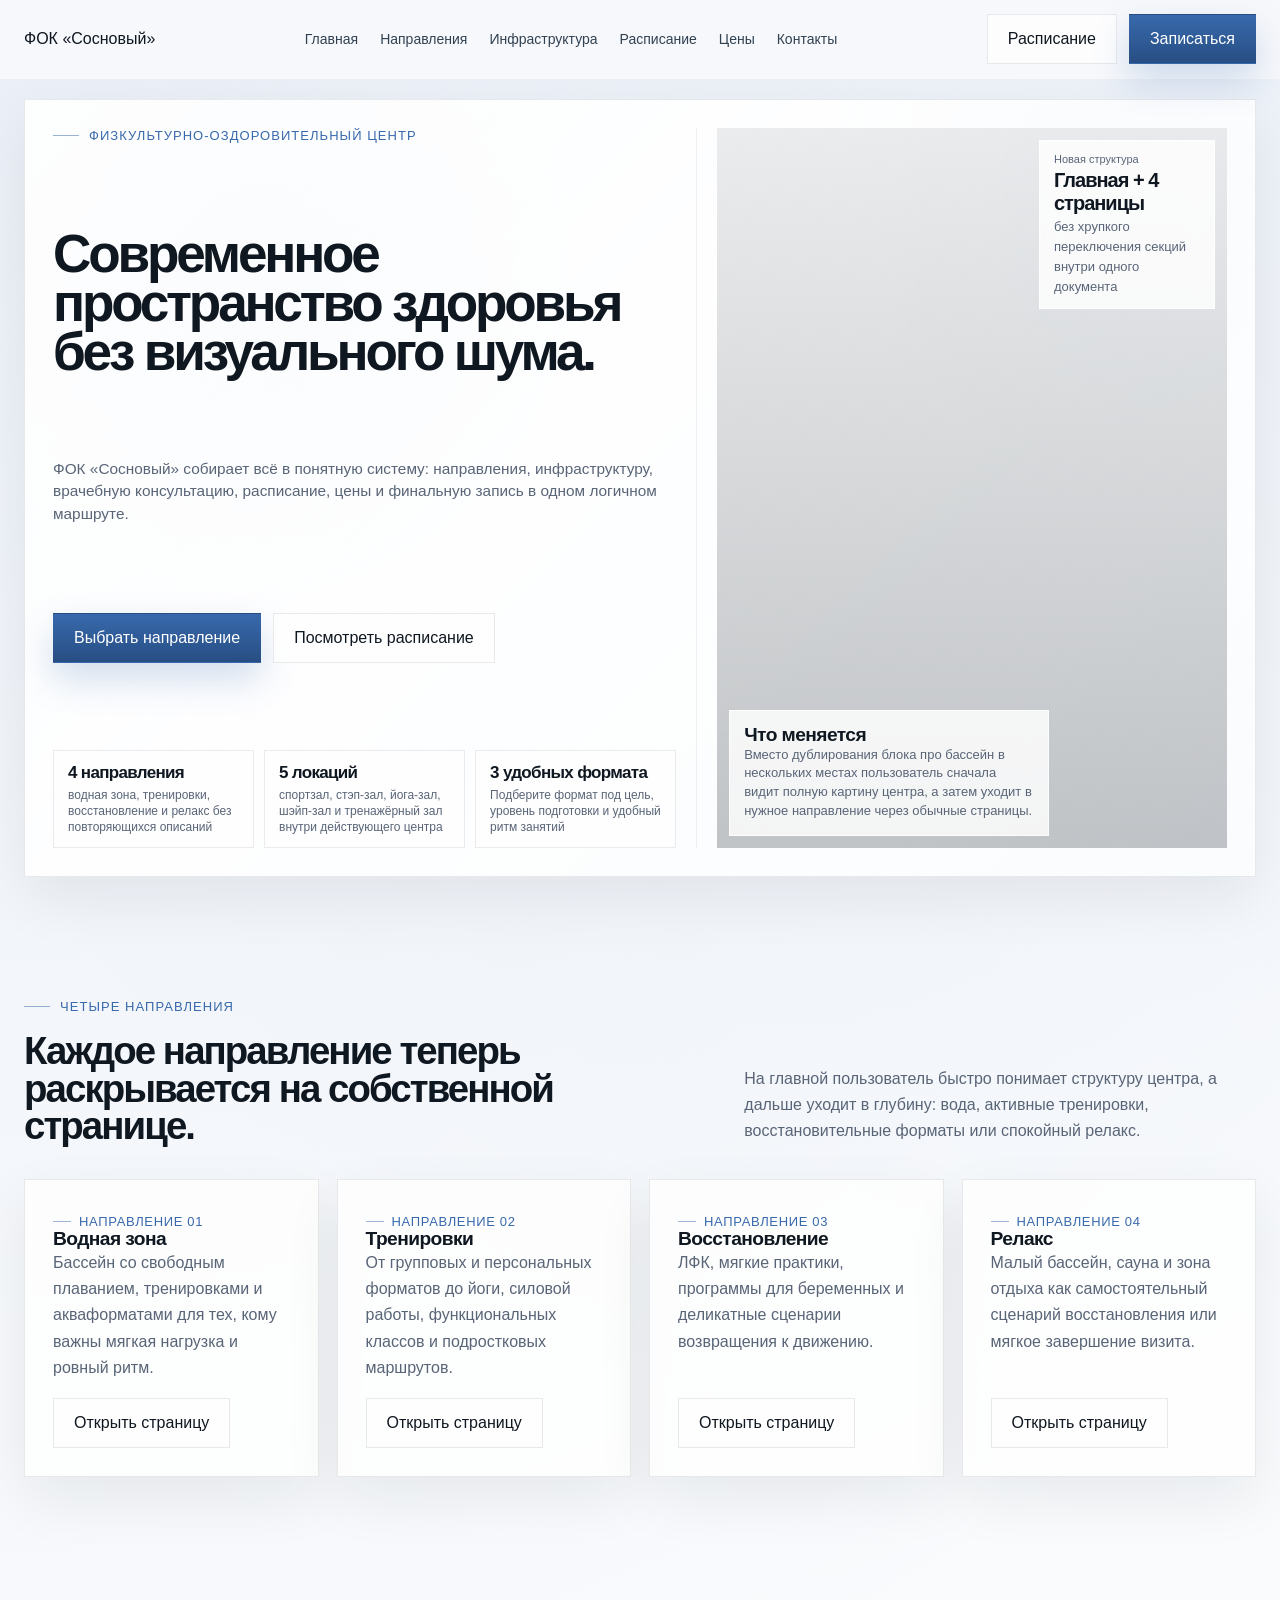
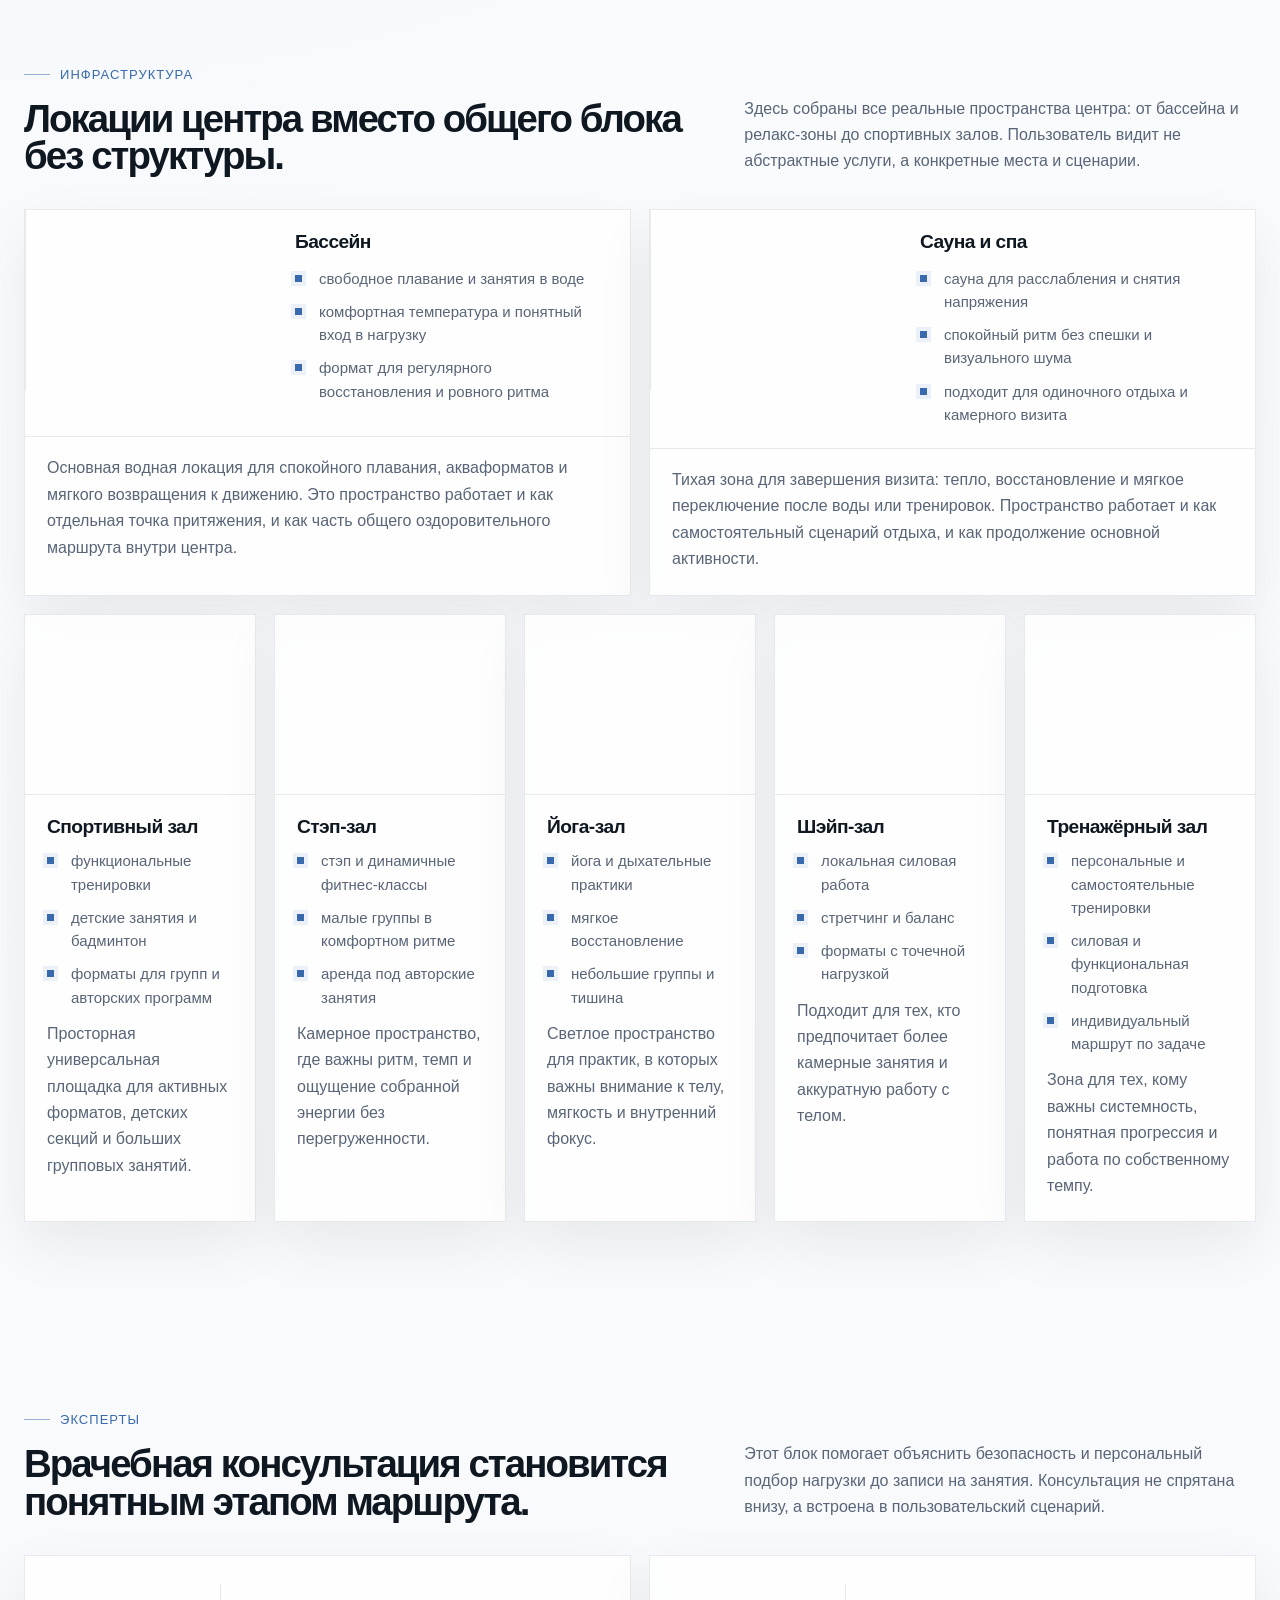
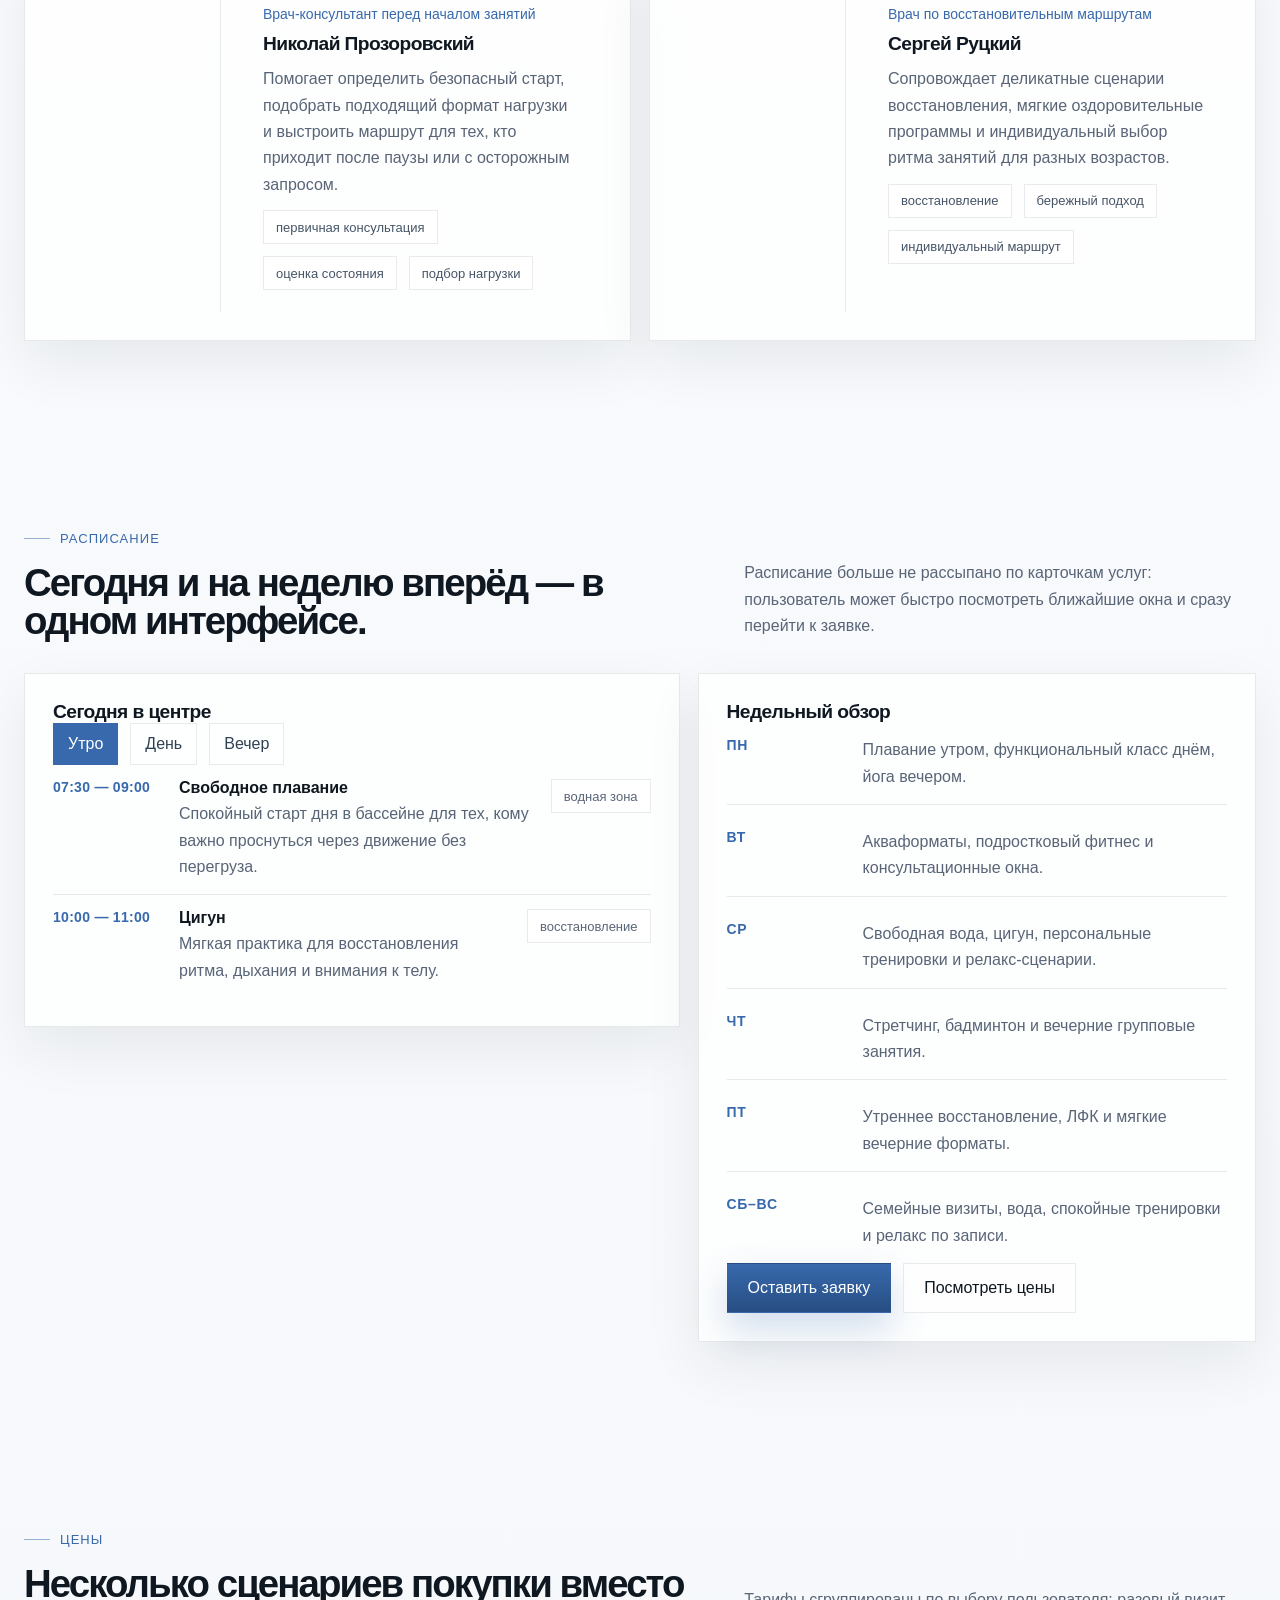
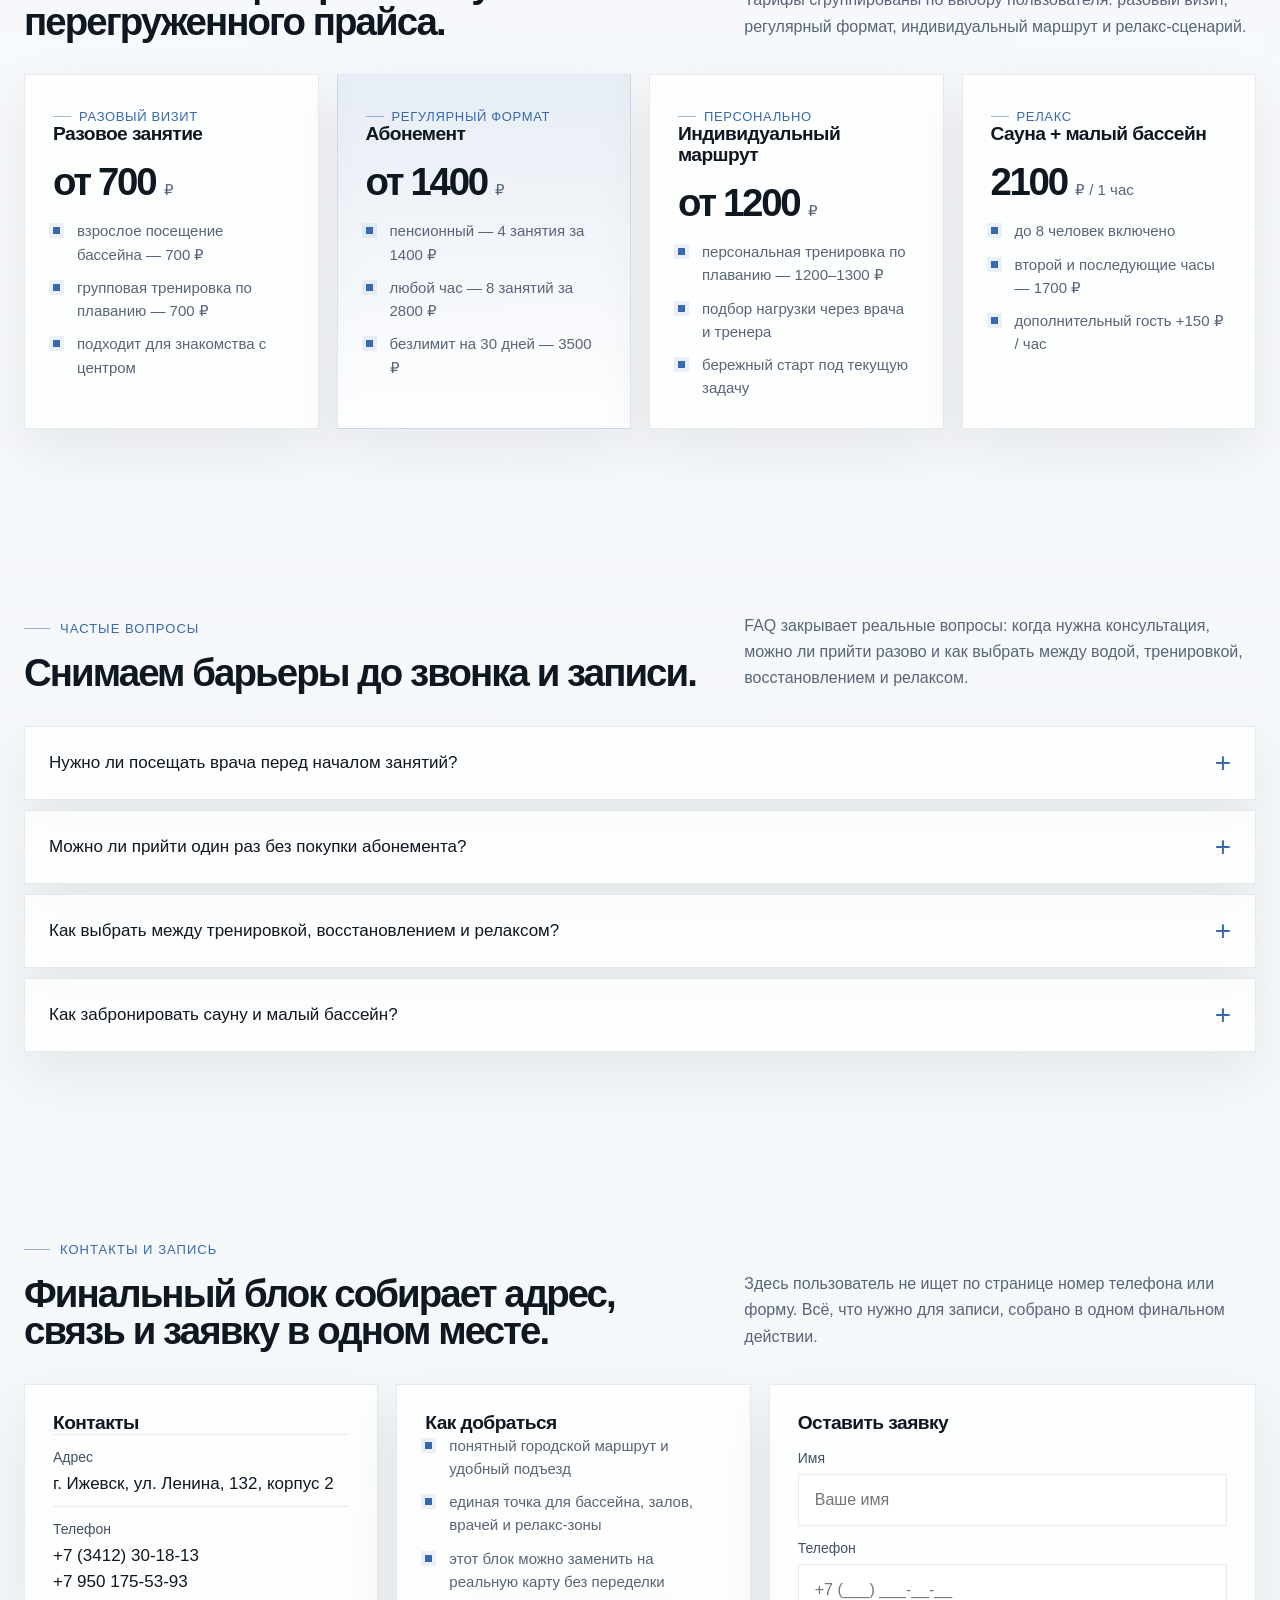
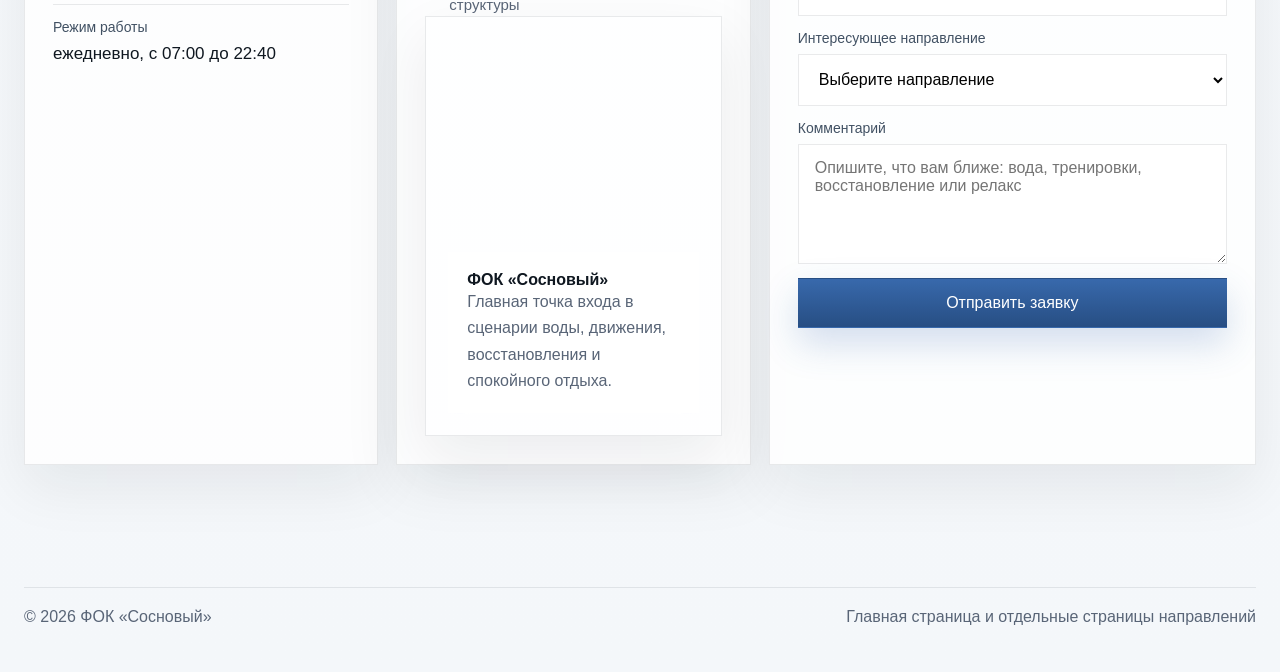
==== index.html @ 4aa19828 "initial with additional pages" ====
﻿<!DOCTYPE html>
<html lang="ru">
<head>
  <meta charset="UTF-8">
  <meta name="viewport" content="width=device-width, initial-scale=1.0">
  <title>ФОК «Сосновый» — пространство движения, восстановления и отдыха</title>
  <meta name="description" content="Главная страница физкультурно-оздоровительного центра: направления, инфраструктура, врачи, расписание, цены и запись.">
  <link rel="stylesheet" href="assets/css/base.css">
  <link rel="stylesheet" href="assets/css/components.css">
  <link rel="stylesheet" href="assets/css/pages.css">
</head>
<body>
  <header class="site-header" id="siteHeader">
    <div class="container header-row">
      <a class="brand" href="#hero">ФОК «Сосновый»</a>
      <button class="menu-toggle" id="menuToggle" type="button" aria-expanded="false" aria-controls="siteNav">Меню</button>
      <nav class="site-nav" id="siteNav">
        <a href="#hero">Главная</a>
        <a href="#directions">Направления</a>
        <a href="#infrastructure">Инфраструктура</a>
        <a href="#schedule">Расписание</a>
        <a href="#pricing">Цены</a>
        <a href="#contacts">Контакты</a>
      </nav>
      <div class="header-actions">
        <a class="btn btn-secondary" href="#schedule">Расписание</a>
        <a class="btn btn-primary" href="#contacts">Записаться</a>
      </div>
    </div>
  </header>

  <main>
    <section class="section" id="hero">
      <div class="container">
        <div class="hero-shell" data-reveal>
          <div class="hero-grid">
            <div class="hero-copy">
              <span class="eyebrow">Физкультурно-оздоровительный центр</span>
              <h1>Современное пространство здоровья без визуального шума.</h1>
              <p class="lead">ФОК «Сосновый» собирает всё в понятную систему: направления, инфраструктуру, врачебную консультацию, расписание, цены и финальную запись в одном логичном маршруте.</p>
              <div class="hero-actions">
                <a class="btn btn-primary" href="#directions">Выбрать направление</a>
                <a class="btn btn-secondary" href="#schedule">Посмотреть расписание</a>
              </div>
              <div class="hero-list">
                <div class="hero-point">
                  <strong>4 направления</strong>
                  <span>водная зона, тренировки, восстановление и релакс без повторяющихся описаний</span>
                </div>
                <div class="hero-point">
                  <strong>5 локаций</strong>
                  <span>спортзал, стэп-зал, йога-зал, шэйп-зал и тренажёрный зал внутри действующего центра</span>
                </div>
                <div class="hero-point">
                  <strong>3 удобных формата</strong>
                  <span>Подберите формат под цель, уровень подготовки и удобный ритм занятий</span>
                </div>
              </div>
            </div>
            <div class="hero-visual" aria-hidden="true">
              <div class="hero-image"></div>
              <div class="hero-stat">
                <small>Новая структура</small>
                <strong>Главная + 4 страницы</strong>
                <span class="copy">без хрупкого переключения секций внутри одного документа</span>
              </div>
              <div class="hero-note">
                <h3>Что меняется</h3>
                <p class="copy">Вместо дублирования блока про бассейн в нескольких местах пользователь сначала видит полную картину центра, а затем уходит в нужное направление через обычные страницы.</p>
              </div>
            </div>
          </div>
        </div>
      </div>
    </section>

    <section class="section" id="directions">
      <div class="container">
        <div class="section-head" data-reveal>
          <div>
            <span class="eyebrow">Четыре направления</span>
            <h2>Каждое направление теперь раскрывается на собственной странице.</h2>
          </div>
          <p class="copy">На главной пользователь быстро понимает структуру центра, а дальше уходит в глубину: вода, активные тренировки, восстановительные форматы или спокойный релакс.</p>
        </div>

        <div class="directions-grid">
          <article class="card direction-card" data-reveal>
            <div>
              <span class="card-kicker">Направление 01</span>
              <h3>Водная зона</h3>
              <p class="copy">Бассейн со свободным плаванием, тренировками и акваформатами для тех, кому важны мягкая нагрузка и ровный ритм.</p>
            </div>
            <div class="direction-actions">
              <a class="btn btn-secondary" href="pages/water.html">Открыть страницу</a>
            </div>
          </article>

          <article class="card direction-card" data-reveal>
            <div>
              <span class="card-kicker">Направление 02</span>
              <h3>Тренировки</h3>
              <p class="copy">От групповых и персональных форматов до йоги, силовой работы, функциональных классов и подростковых маршрутов.</p>
            </div>
            <div class="direction-actions">
              <a class="btn btn-secondary" href="pages/training.html">Открыть страницу</a>
            </div>
          </article>

          <article class="card direction-card" data-reveal>
            <div>
              <span class="card-kicker">Направление 03</span>
              <h3>Восстановление</h3>
              <p class="copy">ЛФК, мягкие практики, программы для беременных и деликатные сценарии возвращения к движению.</p>
            </div>
            <div class="direction-actions">
              <a class="btn btn-secondary" href="pages/recovery.html">Открыть страницу</a>
            </div>
          </article>

          <article class="card direction-card" data-reveal>
            <div>
              <span class="card-kicker">Направление 04</span>
              <h3>Релакс</h3>
              <p class="copy">Малый бассейн, сауна и зона отдыха как самостоятельный сценарий восстановления или мягкое завершение визита.</p>
            </div>
            <div class="direction-actions">
              <a class="btn btn-secondary" href="pages/relax.html">Открыть страницу</a>
            </div>
          </article>
        </div>
      </div>
    </section>

    <section class="section" id="infrastructure">
      <div class="container">
        <div class="section-head" data-reveal>
          <div>
            <span class="eyebrow">Инфраструктура</span>
            <h2>Локации центра вместо общего блока без структуры.</h2>
          </div>
          <p class="copy">Здесь собраны все реальные пространства центра: от бассейна и релакс-зоны до спортивных залов. Пользователь видит не абстрактные услуги, а конкретные места и сценарии.</p>
        </div>

        <div class="infra-feature-grid">
          <article class="infra-feature-card" data-reveal>
            <div class="infra-feature-head">
              <div class="infra-feature-photo bg-pool-main"></div>
              <div class="infra-feature-body">
                <h3>Бассейн</h3>
                <div class="mini-list">
                  <div>свободное плавание и занятия в воде</div>
                  <div>комфортная температура и понятный вход в нагрузку</div>
                  <div>формат для регулярного восстановления и ровного ритма</div>
                </div>
              </div>
            </div>
            <div class="infra-feature-copy">
              <p class="copy">Основная водная локация для спокойного плавания, акваформатов и мягкого возвращения к движению. Это пространство работает и как отдельная точка притяжения, и как часть общего оздоровительного маршрута внутри центра.</p>
            </div>
          </article>

          <article class="infra-feature-card" data-reveal>
            <div class="infra-feature-head">
              <div class="infra-feature-photo bg-spa-main"></div>
              <div class="infra-feature-body">
                <h3>Сауна и спа</h3>
                <div class="mini-list">
                  <div>сауна для расслабления и снятия напряжения</div>
                  <div>спокойный ритм без спешки и визуального шума</div>
                  <div>подходит для одиночного отдыха и камерного визита</div>
                </div>
              </div>
            </div>
            <div class="infra-feature-copy">
              <p class="copy">Тихая зона для завершения визита: тепло, восстановление и мягкое переключение после воды или тренировок. Пространство работает и как самостоятельный сценарий отдыха, и как продолжение основной активности.</p>
            </div>
          </article>
        </div>

        <div class="infra-grid">
          <article class="infra-card" data-reveal>
            <div class="infra-photo bg-sport-hall"></div>
            <div class="infra-body">
              <h3>Спортивный зал</h3>
              <div class="mini-list">
                <div>функциональные тренировки</div>
                <div>детские занятия и бадминтон</div>
                <div>форматы для групп и авторских программ</div>
              </div>
              <p class="copy">Просторная универсальная площадка для активных форматов, детских секций и больших групповых занятий.</p>
            </div>
          </article>

          <article class="infra-card" data-reveal>
            <div class="infra-photo bg-step-hall"></div>
            <div class="infra-body">
              <h3>Стэп-зал</h3>
              <div class="mini-list">
                <div>стэп и динамичные фитнес-классы</div>
                <div>малые группы в комфортном ритме</div>
                <div>аренда под авторские занятия</div>
              </div>
              <p class="copy">Камерное пространство, где важны ритм, темп и ощущение собранной энергии без перегруженности.</p>
            </div>
          </article>

          <article class="infra-card" data-reveal>
            <div class="infra-photo bg-yoga-hall"></div>
            <div class="infra-body">
              <h3>Йога-зал</h3>
              <div class="mini-list">
                <div>йога и дыхательные практики</div>
                <div>мягкое восстановление</div>
                <div>небольшие группы и тишина</div>
              </div>
              <p class="copy">Светлое пространство для практик, в которых важны внимание к телу, мягкость и внутренний фокус.</p>
            </div>
          </article>

          <article class="infra-card" data-reveal>
            <div class="infra-photo bg-shape-hall"></div>
            <div class="infra-body">
              <h3>Шэйп-зал</h3>
              <div class="mini-list">
                <div>локальная силовая работа</div>
                <div>стретчинг и баланс</div>
                <div>форматы с точечной нагрузкой</div>
              </div>
              <p class="copy">Подходит для тех, кто предпочитает более камерные занятия и аккуратную работу с телом.</p>
            </div>
          </article>

          <article class="infra-card" data-reveal>
            <div class="infra-photo bg-gym-hall"></div>
            <div class="infra-body">
              <h3>Тренажёрный зал</h3>
              <div class="mini-list">
                <div>персональные и самостоятельные тренировки</div>
                <div>силовая и функциональная подготовка</div>
                <div>индивидуальный маршрут по задаче</div>
              </div>
              <p class="copy">Зона для тех, кому важны системность, понятная прогрессия и работа по собственному темпу.</p>
            </div>
          </article>
        </div>
      </div>
    </section>

    <section class="section" id="experts">
      <div class="container">
        <div class="section-head" data-reveal>
          <div>
            <span class="eyebrow">Эксперты</span>
            <h2>Врачебная консультация становится понятным этапом маршрута.</h2>
          </div>
          <p class="copy">Этот блок помогает объяснить безопасность и персональный подбор нагрузки до записи на занятия. Консультация не спрятана внизу, а встроена в пользовательский сценарий.</p>
        </div>

        <div class="experts-grid">
          <article class="card expert-card" data-reveal>
            <div class="expert-photo bg-doctor-1"></div>
            <div class="expert-info">
              <span class="expert-role">Врач-консультант перед началом занятий</span>
              <h3>Николай Прозоровский</h3>
              <p class="copy">Помогает определить безопасный старт, подобрать подходящий формат нагрузки и выстроить маршрут для тех, кто приходит после паузы или с осторожным запросом.</p>
              <div class="tag-row">
                <span class="tag">первичная консультация</span>
                <span class="tag">оценка состояния</span>
                <span class="tag">подбор нагрузки</span>
              </div>
            </div>
          </article>

          <article class="card expert-card" data-reveal>
            <div class="expert-photo bg-doctor-2"></div>
            <div class="expert-info">
              <span class="expert-role">Врач по восстановительным маршрутам</span>
              <h3>Сергей Руцкий</h3>
              <p class="copy">Сопровождает деликатные сценарии восстановления, мягкие оздоровительные программы и индивидуальный выбор ритма занятий для разных возрастов.</p>
              <div class="tag-row">
                <span class="tag">восстановление</span>
                <span class="tag">бережный подход</span>
                <span class="tag">индивидуальный маршрут</span>
              </div>
            </div>
          </article>
        </div>
      </div>
    </section>

    <section class="section" id="schedule">
      <div class="container">
        <div class="section-head" data-reveal>
          <div>
            <span class="eyebrow">Расписание</span>
            <h2>Сегодня и на неделю вперёд — в одном интерфейсе.</h2>
          </div>
          <p class="copy">Расписание больше не рассыпано по карточкам услуг: пользователь может быстро посмотреть ближайшие окна и сразу перейти к заявке.</p>
        </div>

        <div class="weekly-grid">
          <div class="schedule-card" data-reveal>
            <h3>Сегодня в центре</h3>
            <div class="schedule-tabs">
              <button class="tab-btn active" type="button" data-day="today-morning">Утро</button>
              <button class="tab-btn" type="button" data-day="today-day">День</button>
              <button class="tab-btn" type="button" data-day="today-evening">Вечер</button>
            </div>

            <div class="day-panel active" id="today-morning">
              <div class="schedule-item">
                <div class="schedule-time">07:30 — 09:00</div>
                <div>
                  <div class="schedule-title">Свободное плавание</div>
                  <p class="copy">Спокойный старт дня в бассейне для тех, кому важно проснуться через движение без перегруза.</p>
                </div>
                <span class="schedule-type">водная зона</span>
              </div>
              <div class="schedule-item">
                <div class="schedule-time">10:00 — 11:00</div>
                <div>
                  <div class="schedule-title">Цигун</div>
                  <p class="copy">Мягкая практика для восстановления ритма, дыхания и внимания к телу.</p>
                </div>
                <span class="schedule-type">восстановление</span>
              </div>
            </div>

            <div class="day-panel" id="today-day">
              <div class="schedule-item">
                <div class="schedule-time">13:00 — 14:00</div>
                <div>
                  <div class="schedule-title">Тренировка по плаванию</div>
                  <p class="copy">Групповой или персональный формат для работы с техникой и уверенностью в воде.</p>
                </div>
                <span class="schedule-type">тренировки</span>
              </div>
              <div class="schedule-item">
                <div class="schedule-time">15:30 — 16:30</div>
                <div>
                  <div class="schedule-title">Детский бадминтон</div>
                  <p class="copy">Регулярный активный формат для детей в большом спортивном зале.</p>
                </div>
                <span class="schedule-type">детские секции</span>
              </div>
            </div>

            <div class="day-panel" id="today-evening">
              <div class="schedule-item">
                <div class="schedule-time">18:00 — 19:00</div>
                <div>
                  <div class="schedule-title">Йога и мягкое вытяжение</div>
                  <p class="copy">Практика для тех, кто хочет завершить день без перегруженной активности.</p>
                </div>
                <span class="schedule-type">восстановление</span>
              </div>
              <div class="schedule-item">
                <div class="schedule-time">20:00 — 21:00</div>
                <div>
                  <div class="schedule-title">Силовой класс</div>
                  <p class="copy">Собранная вечерняя тренировка для тех, кому нужен структурный формат после работы.</p>
                </div>
                <span class="schedule-type">тренировки</span>
              </div>
            </div>
          </div>

          <div class="schedule-card" data-reveal>
            <h3>Недельный обзор</h3>
            <div class="weekly-list">
              <div class="week-row">
                <div class="week-day">Пн</div>
                <div class="copy">Плавание утром, функциональный класс днём, йога вечером.</div>
              </div>
              <div class="week-row">
                <div class="week-day">Вт</div>
                <div class="copy">Акваформаты, подростковый фитнес и консультационные окна.</div>
              </div>
              <div class="week-row">
                <div class="week-day">Ср</div>
                <div class="copy">Свободная вода, цигун, персональные тренировки и релакс-сценарии.</div>
              </div>
              <div class="week-row">
                <div class="week-day">Чт</div>
                <div class="copy">Стретчинг, бадминтон и вечерние групповые занятия.</div>
              </div>
              <div class="week-row">
                <div class="week-day">Пт</div>
                <div class="copy">Утреннее восстановление, ЛФК и мягкие вечерние форматы.</div>
              </div>
              <div class="week-row">
                <div class="week-day">Сб–Вс</div>
                <div class="copy">Семейные визиты, вода, спокойные тренировки и релакс по записи.</div>
              </div>
            </div>
            <div class="detail-actions">
              <a class="btn btn-primary" href="#contacts">Оставить заявку</a>
              <a class="btn btn-secondary" href="#pricing">Посмотреть цены</a>
            </div>
          </div>
        </div>
      </div>
    </section>

    <section class="section" id="pricing">
      <div class="container">
        <div class="section-head" data-reveal>
          <div>
            <span class="eyebrow">Цены</span>
            <h2>Несколько сценариев покупки вместо перегруженного прайса.</h2>
          </div>
          <p class="copy">Тарифы сгруппированы по выбору пользователя: разовый визит, регулярный формат, индивидуальный маршрут и релакс-сценарий.</p>
        </div>

        <div class="prices-grid">
          <article class="price-card" data-reveal>
            <span class="card-kicker">Разовый визит</span>
            <h3>Разовое занятие</h3>
            <div class="price">от 700 <small>₽</small></div>
            <div class="price-list">
              <div>взрослое посещение бассейна — 700 ₽</div>
              <div>групповая тренировка по плаванию — 700 ₽</div>
              <div>подходит для знакомства с центром</div>
            </div>
          </article>

          <article class="price-card featured" data-reveal>
            <span class="card-kicker">Регулярный формат</span>
            <h3>Абонемент</h3>
            <div class="price">от 1400 <small>₽</small></div>
            <div class="price-list">
              <div>пенсионный — 4 занятия за 1400 ₽</div>
              <div>любой час — 8 занятий за 2800 ₽</div>
              <div>безлимит на 30 дней — 3500 ₽</div>
            </div>
          </article>

          <article class="price-card" data-reveal>
            <span class="card-kicker">Персонально</span>
            <h3>Индивидуальный маршрут</h3>
            <div class="price">от 1200 <small>₽</small></div>
            <div class="price-list">
              <div>персональная тренировка по плаванию — 1200–1300 ₽</div>
              <div>подбор нагрузки через врача и тренера</div>
              <div>бережный старт под текущую задачу</div>
            </div>
          </article>

          <article class="price-card" data-reveal>
            <span class="card-kicker">Релакс</span>
            <h3>Сауна + малый бассейн</h3>
            <div class="price">2100 <small>₽ / 1 час</small></div>
            <div class="price-list">
              <div>до 8 человек включено</div>
              <div>второй и последующие часы — 1700 ₽</div>
              <div>дополнительный гость +150 ₽ / час</div>
            </div>
          </article>
        </div>
      </div>
    </section>

    <section class="section" id="faq">
      <div class="container">
        <div class="section-head" data-reveal>
          <div>
            <span class="eyebrow">Частые вопросы</span>
            <h2>Снимаем барьеры до звонка и записи.</h2>
          </div>
          <p class="copy">FAQ закрывает реальные вопросы: когда нужна консультация, можно ли прийти разово и как выбрать между водой, тренировкой, восстановлением и релаксом.</p>
        </div>

        <div class="faq-list">
          <div class="faq-item" data-reveal>
            <button class="faq-question" type="button"><span>Нужно ли посещать врача перед началом занятий?</span><span>+</span></button>
            <div class="faq-answer">Да, консультация нужна для восстановительных, деликатных и индивидуальных маршрутов. Она помогает безопасно подобрать нагрузку и снять тревогу перед стартом.</div>
          </div>
          <div class="faq-item" data-reveal>
            <button class="faq-question" type="button"><span>Можно ли прийти один раз без покупки абонемента?</span><span>+</span></button>
            <div class="faq-answer">Да. Разовый визит подходит для знакомства с центром, теста направления и первого спокойного входа в расписание без обязательств.</div>
          </div>
          <div class="faq-item" data-reveal>
            <button class="faq-question" type="button"><span>Как выбрать между тренировкой, восстановлением и релаксом?</span><span>+</span></button>
            <div class="faq-answer">Сначала выберите задачу на главной: активность, мягкое возвращение к движению или отдых. Затем можно перейти на нужную внутреннюю страницу или оставить заявку на консультацию.</div>
          </div>
          <div class="faq-item" data-reveal>
            <button class="faq-question" type="button"><span>Как забронировать сауну и малый бассейн?</span><span>+</span></button>
            <div class="faq-answer">Через форму внизу страницы или по телефону администратора. На странице «Релакс» этот сценарий разобран отдельно и связан с блоком цен.</div>
          </div>
        </div>
      </div>
    </section>

    <section class="section" id="contacts">
      <div class="container">
        <div class="section-head" data-reveal>
          <div>
            <span class="eyebrow">Контакты и запись</span>
            <h2>Финальный блок собирает адрес, связь и заявку в одном месте.</h2>
          </div>
          <p class="copy">Здесь пользователь не ищет по странице номер телефона или форму. Всё, что нужно для записи, собрано в одном финальном действии.</p>
        </div>

        <div class="contacts-grid">
          <div class="contact-card" data-reveal>
            <h3>Контакты</h3>
            <div class="contact-list">
              <div class="contact-item">
                <span class="contact-label">Адрес</span>
                <div class="contact-value">г. Ижевск, ул. Ленина, 132, корпус 2</div>
              </div>
              <div class="contact-item">
                <span class="contact-label">Телефон</span>
                <div class="contact-value">+7 (3412) 30-18-13<br>+7 950 175-53-93</div>
              </div>
              <div class="contact-item">
                <span class="contact-label">Режим работы</span>
                <div class="contact-value">ежедневно, с 07:00 до 22:40</div>
              </div>
            </div>
          </div>

          <div class="contact-card" data-reveal>
            <h3>Как добраться</h3>
            <div class="bullet-list">
              <div>понятный городской маршрут и удобный подъезд</div>
              <div>единая точка для бассейна, залов, врачей и релакс-зоны</div>
              <div>этот блок можно заменить на реальную карту без переделки структуры</div>
            </div>
            <div class="map-block">
              <div class="map-overlay">
                <strong>ФОК «Сосновый»</strong>
                <p class="copy">Главная точка входа в сценарии воды, движения, восстановления и спокойного отдыха.</p>
              </div>
            </div>
          </div>

          <div class="form-card" data-reveal>
            <h3>Оставить заявку</h3>
            <form class="form">
              <div class="field">
                <label for="name">Имя</label>
                <input id="name" type="text" placeholder="Ваше имя">
              </div>
              <div class="field">
                <label for="phone">Телефон</label>
                <input id="phone" type="tel" placeholder="+7 (___) ___-__-__">
              </div>
              <div class="field">
                <label for="direction">Интересующее направление</label>
                <select id="direction">
                  <option>Выберите направление</option>
                  <option>Водная зона</option>
                  <option>Тренировки</option>
                  <option>Восстановление</option>
                  <option>Релакс</option>
                  <option>Нужна консультация врача</option>
                </select>
              </div>
              <div class="field">
                <label for="message">Комментарий</label>
                <textarea id="message" placeholder="Опишите, что вам ближе: вода, тренировки, восстановление или релакс"></textarea>
              </div>
              <button class="btn btn-primary" type="submit">Отправить заявку</button>
            </form>
          </div>
        </div>
      </div>
    </section>
  </main>

  <footer>
    <div class="container footer-row">
      <div>© 2026 ФОК «Сосновый»</div>
      <div>Главная страница и отдельные страницы направлений</div>
    </div>
  </footer>

  <script src="assets/js/main.js"></script>
</body>
</html>
---- assets/css/base.css ----
:root {
  --bg: #f5f7fa;
  --surface: #ffffff;
  --surface-soft: #eef3f8;
  --text: #0f1720;
  --muted: #596577;
  --line: rgba(15, 23, 32, 0.09);
  --line-strong: rgba(15, 23, 32, 0.15);
  --accent: #3869ac;
  --accent-dark: #274e83;
  --accent-soft: rgba(56, 105, 172, 0.08);
  --shadow: 0 22px 54px rgba(15, 23, 32, 0.07);
  --container: 1360px;
  --header-height: 78px;
  --radius: 10px;
  --photo-w: 248px;
  --photo-h: 180px;
  --transition: 220ms cubic-bezier(.2, .8, .2, 1);
}

* {
  box-sizing: border-box;
}

html {
  scroll-behavior: smooth;
}

body {
  margin: 0;
  font-family: Inter, -apple-system, BlinkMacSystemFont, "Segoe UI", Roboto, Arial, sans-serif;
  color: var(--text);
  background:
    radial-gradient(circle at top left, rgba(56, 105, 172, .08), transparent 26%),
    radial-gradient(circle at 100% 0%, rgba(56, 105, 172, .05), transparent 22%),
    linear-gradient(180deg, #fbfcfe 0%, #f4f7fa 100%);
  -webkit-font-smoothing: antialiased;
  text-rendering: optimizeLegibility;
  overflow-x: hidden;
}

img {
  display: block;
  max-width: 100%;
}

a {
  color: inherit;
  text-decoration: none;
}

button,
input,
textarea,
select {
  font: inherit;
}

h1,
h2,
h3,
h4,
p {
  margin: 0;
}

.container {
  width: min(calc(100% - 48px), var(--container));
  margin: 0 auto;
}

.site-header {
  position: sticky;
  top: 0;
  z-index: 1000;
  backdrop-filter: blur(18px);
  background: rgba(248, 250, 252, 0.86);
  border-bottom: 1px solid transparent;
  transition: background var(--transition), border-color var(--transition);
}

.site-header.scrolled {
  border-color: var(--line);
  background: rgba(248, 250, 252, 0.94);
}

.nav-row,
.header-row {
  min-height: var(--header-height);
  display: flex;
  align-items: center;
  justify-content: space-between;
  gap: 20px;
}

.brand {
  display: flex;
  align-items: center;
  gap: 14px;
  min-width: 0;
}

.brand-mark {
  width: 42px;
  height: 42px;
  display: grid;
  place-items: center;
  border: 1px solid rgba(56, 105, 172, .14);
  color: var(--accent);
  font-weight: 700;
  letter-spacing: -.04em;
  background: linear-gradient(180deg, #ffffff, #eef3f9);
}

.brand-text strong {
  display: block;
  font-size: 15px;
  letter-spacing: -.02em;
}

.brand-text span {
  display: block;
  color: var(--muted);
  font-size: 13px;
  margin-top: 2px;
}

.nav,
.site-nav {
  display: flex;
  align-items: center;
  gap: 22px;
  flex-wrap: wrap;
  justify-content: center;
}

.nav a,
.site-nav a {
  font-size: 14px;
  color: #314152;
  transition: color var(--transition);
}

.nav a:hover,
.nav a.active,
.site-nav a:hover,
.site-nav a.active {
  color: var(--accent);
}

.actions,
.header-actions {
  display: flex;
  align-items: center;
  gap: 12px;
}

.btn {
  display: inline-flex;
  align-items: center;
  justify-content: center;
  gap: 10px;
  min-height: 50px;
  padding: 0 20px;
  border: 1px solid transparent;
  background: transparent;
  color: var(--text);
  cursor: pointer;
  transition: transform var(--transition), background var(--transition), color var(--transition), border-color var(--transition), box-shadow var(--transition);
  white-space: nowrap;
}

.btn:hover {
  transform: translateY(-1px);
}

.btn-primary {
  background: linear-gradient(180deg, var(--accent), var(--accent-dark));
  color: #fff;
  box-shadow: 0 16px 36px rgba(56, 105, 172, .22);
}

.btn-secondary {
  background: rgba(255, 255, 255, .72);
  border-color: var(--line);
}

.btn-ghost {
  border-color: var(--line);
  background: transparent;
}

.menu-toggle {
  display: none;
  min-height: 46px;
  padding: 0 14px;
  border: 1px solid var(--line);
  background: rgba(255, 255, 255, .72);
  justify-content: center;
  align-items: center;
  cursor: pointer;
}

.menu-toggle span,
.menu-toggle span::before,
.menu-toggle span::after {
  content: "";
  width: 18px;
  height: 2px;
  display: block;
  background: var(--text);
  position: relative;
  transition: transform var(--transition), opacity var(--transition);
}

.menu-toggle span::before {
  position: absolute;
  top: -6px;
}

.menu-toggle span::after {
  position: absolute;
  top: 6px;
}

.menu-open .menu-toggle span {
  background: transparent;
}

.menu-open .menu-toggle span::before {
  top: 0;
  transform: rotate(45deg);
}

.menu-open .menu-toggle span::after {
  top: 0;
  transform: rotate(-45deg);
}

.section {
  padding: 92px 0;
  position: relative;
}

.section:first-child {
  padding-top: 42px;
}

.eyebrow {
  display: inline-flex;
  align-items: center;
  gap: 10px;
  color: var(--accent);
  font-size: 13px;
  letter-spacing: .08em;
  text-transform: uppercase;
  margin-bottom: 18px;
}

.eyebrow::before {
  content: "";
  width: 26px;
  height: 1px;
  background: rgba(56, 105, 172, .5);
}

h1 {
  font-size: clamp(30px, 4.15vw, 60px);
  line-height: .92;
  letter-spacing: -.06em;
  font-weight: 700;
}

h2 {
  font-size: clamp(26px, 3vw, 40px);
  line-height: .98;
  letter-spacing: -.05em;
  font-weight: 650;
}

h3 {
  font-size: clamp(18px, 1.5vw, 24px);
  line-height: 1.08;
  letter-spacing: -.03em;
  font-weight: 600;
}

.lead,
p.lead {
  font-size: clamp(15px, 1.2vw, 18px);
  line-height: 1.46;
  color: var(--muted);
  max-width: 700px;
}

.copy,
p.copy {
  color: var(--muted);
  font-size: 16px;
  line-height: 1.65;
}

footer {
  padding: 30px 0 46px;
  color: var(--muted);
}

.footer-row {
  border-top: 1px solid var(--line);
  padding-top: 20px;
  display: flex;
  justify-content: space-between;
  gap: 20px;
  flex-wrap: wrap;
}

[data-reveal] {
  opacity: 0;
  transform: translateY(20px);
  transition: opacity 650ms ease, transform 650ms ease;
}

[data-reveal].revealed,
[data-reveal].is-visible {
  opacity: 1;
  transform: translateY(0);
}

@media (max-width: 920px) {
  .nav,
  .site-nav,
  .actions .btn-secondary,
  .header-actions .btn-secondary {
    display: none;
  }

  .menu-toggle {
    display: inline-flex;
  }

  .menu-open .nav,
  .menu-open .site-nav {
    display: grid;
    position: absolute;
    top: calc(100% + 10px);
    left: 24px;
    right: 24px;
    padding: 18px;
    gap: 14px;
    background: rgba(255, 255, 255, .96);
    border: 1px solid var(--line);
    box-shadow: 0 22px 54px rgba(15, 23, 32, .12);
  }
}

@media (max-width: 640px) {
  :root {
    --header-height: 70px;
  }

  .container {
    width: min(calc(100% - 24px), var(--container));
  }

  .nav-row {
    min-height: var(--header-height);
  }

  .brand-text span {
    display: none;
  }

  .actions .btn-primary,
  .header-actions .btn-primary {
    display: none;
  }

  .section {
    padding: 72px 0;
  }

  .section:first-child {
    padding-top: 22px;
  }

  .btn {
    width: 100%;
  }
}
---- assets/css/components.css ----
.hero-shell,
.card,
.schedule-card,
.price-card,
.faq-item,
.contact-card,
.form-card,
.subhero,
.detail-card,
.back-row {
  border: 1px solid var(--line);
  background: rgba(255, 255, 255, .82);
  box-shadow: var(--shadow);
}

.hero-shell {
  overflow: hidden;
  display: flex;
  min-height: calc(100svh - var(--header-height) - 44px);
  background:
    linear-gradient(135deg, rgba(255, 255, 255, .92), rgba(255, 255, 255, .72)),
    radial-gradient(circle at 18% 22%, rgba(56, 105, 172, .12), transparent 28%),
    radial-gradient(circle at 88% 10%, rgba(56, 105, 172, .08), transparent 22%),
    linear-gradient(135deg, #eef3f9 0%, #f7fafd 46%, #edf4fb 100%);
}

.hero-grid,
.section-head,
.infra-feature-grid,
.infra-grid,
.directions-grid,
.experts-grid,
.prices-grid,
.contacts-grid,
.detail-top,
.detail-cards,
.detail-trainers,
.weekly-grid {
  display: grid;
  gap: 18px;
}

.hero-grid {
  grid-template-columns: 1.08fr .92fr;
  gap: 20px;
  width: 100%;
  min-height: 100%;
  padding: 28px;
}

.hero-copy {
  display: flex;
  flex-direction: column;
  justify-content: space-between;
}

.hero-copy .lead,
.detail-top .lead {
  margin-top: 12px;
}

.hero-actions,
.detail-actions,
.direction-actions,
.tag-row,
.schedule-tabs {
  display: flex;
  flex-wrap: wrap;
  gap: 12px;
}

.hero-actions {
  margin-top: 18px;
}

.hero-list {
  display: grid;
  grid-template-columns: repeat(3, 1fr);
  gap: 10px;
  margin-top: 18px;
}

.hero-point {
  border: 1px solid rgba(15, 23, 32, .08);
  padding: 12px 14px;
  background: rgba(255, 255, 255, .65);
}

.hero-point strong,
.hero-stat strong {
  display: block;
}

.hero-point strong {
  font-size: 17px;
  letter-spacing: -.04em;
  margin-bottom: 4px;
}

.hero-point span {
  display: block;
  color: var(--muted);
  font-size: 12px;
  line-height: 1.34;
}

.hero-visual {
  position: relative;
  min-height: 430px;
  border-left: 1px solid rgba(15, 23, 32, .06);
  padding-left: 20px;
  display: grid;
  align-items: end;
}

.hero-image {
  position: absolute;
  inset: 0 0 0 20px;
  background:
    linear-gradient(180deg, rgba(15, 23, 32, .08), rgba(15, 23, 32, .25)),
    url("https://images.unsplash.com/photo-1517836357463-d25dfeac3438?auto=format&fit=crop&w=1600&q=80") center/cover no-repeat;
}

.hero-note,
.hero-stat {
  position: relative;
  z-index: 2;
  background: rgba(255, 255, 255, .82);
  border: 1px solid rgba(255, 255, 255, .75);
  backdrop-filter: blur(14px);
}

.hero-note {
  margin: 0 12px 12px;
  padding: 14px;
  max-width: 320px;
}

.hero-stat {
  position: absolute;
  top: 12px;
  right: 12px;
  padding: 12px 14px;
  width: 176px;
}

.hero-stat small {
  display: block;
  color: var(--muted);
  font-size: 11px;
  margin-bottom: 4px;
}

.hero-stat strong {
  font-size: 20px;
  letter-spacing: -.05em;
  margin-bottom: 2px;
}

.hero-stat .copy,
.hero-note .copy {
  font-size: 13px;
  line-height: 1.45;
}

#hero.section {
  padding-top: 20px;
  padding-bottom: 24px;
}

.section-head {
  grid-template-columns: 1.15fr .85fr;
  gap: 28px;
  align-items: end;
  margin-bottom: 34px;
}

.infra-feature-grid {
  grid-template-columns: repeat(2, 1fr);
  margin-bottom: 18px;
}

.infra-grid {
  grid-template-columns: repeat(5, 1fr);
}

.directions-grid {
  grid-template-columns: repeat(4, 1fr);
}

.experts-grid {
  grid-template-columns: repeat(2, 1fr);
}

.prices-grid {
  grid-template-columns: repeat(4, 1fr);
}

.contacts-grid {
  grid-template-columns: .8fr .8fr 1.1fr;
}

.detail-top {
  grid-template-columns: 1.02fr .98fr;
  align-items: stretch;
}

.detail-cards,
.detail-trainers {
  grid-template-columns: repeat(3, 1fr);
}

.weekly-grid {
  grid-template-columns: 1.08fr .92fr;
  align-items: start;
}

.card,
.price-card,
.schedule-card,
.contact-card,
.form-card,
.detail-card,
.subhero {
  padding: 28px;
}

.card:hover,
.price-card:hover,
.detail-card:hover {
  transform: translateY(-4px);
  transition: transform var(--transition), box-shadow var(--transition), border-color var(--transition);
  box-shadow: 0 28px 60px rgba(15, 23, 32, .09);
  border-color: rgba(56, 105, 172, .16);
}

.infra-card {
  min-height: 100%;
  display: grid;
  grid-template-rows: var(--photo-h) auto;
  overflow: hidden;
  border: 1px solid var(--line);
  background: rgba(255, 255, 255, .84);
  box-shadow: var(--shadow);
}

.infra-photo,
.subhero-image,
.trainer-photo,
.map-block {
  background-size: cover;
  background-position: center;
}

.infra-photo {
  border-bottom: 1px solid var(--line);
}

.infra-body,
.trainer-body,
.expert-info {
  padding: 22px;
  display: grid;
  gap: 12px;
  align-content: start;
}

.infra-feature-card {
  display: grid;
  overflow: hidden;
  border: 1px solid var(--line);
  background: rgba(255, 255, 255, .84);
  box-shadow: var(--shadow);
}

.infra-feature-head {
  display: grid;
  grid-template-columns: var(--photo-w) 1fr;
  align-items: start;
}

.infra-feature-photo {
  width: var(--photo-w);
  height: var(--photo-h);
  min-height: var(--photo-h);
  background-size: cover;
  background-position: center;
  border-left: 1px solid var(--line);
  align-self: start;
}

.infra-feature-body {
  padding: 22px;
  display: grid;
  gap: 14px;
  align-content: start;
}

.infra-feature-copy {
  padding: 18px 22px 22px;
  border-top: 1px solid var(--line);
}

.mini-list,
.bullet-list,
.price-list,
.detail-list,
.contact-list,
.faq-list,
.weekly-list {
  display: grid;
  gap: 10px;
}

.mini-list div,
.bullet-list div,
.price-list div,
.detail-list div {
  display: grid;
  grid-template-columns: 14px 1fr;
  gap: 10px;
  color: var(--muted);
  font-size: 15px;
  line-height: 1.55;
}

.mini-list div::before,
.bullet-list div::before,
.price-list div::before,
.detail-list div::before {
  content: "";
  width: 7px;
  height: 7px;
  margin-top: 8px;
  background: var(--accent);
  box-shadow: 0 0 0 4px rgba(56, 105, 172, .09);
}

.direction-card {
  display: grid;
  gap: 16px;
  align-content: space-between;
  min-height: 100%;
}

.card-kicker {
  display: inline-flex;
  align-items: center;
  gap: 8px;
  color: var(--accent);
  font-size: 13px;
  letter-spacing: .05em;
  text-transform: uppercase;
}

.card-kicker::before {
  content: "";
  width: 18px;
  height: 1px;
  background: rgba(56, 105, 172, .48);
}

.expert-card {
  display: grid;
  grid-template-columns: 168px 1fr;
  gap: 20px;
  align-items: stretch;
  overflow: hidden;
}

.expert-photo {
  min-height: 100%;
  background-size: cover;
  background-position: center;
  border-right: 1px solid var(--line);
}

.expert-role {
  color: var(--accent);
  font-size: 14px;
}

.tag {
  display: inline-flex;
  align-items: center;
  min-height: 34px;
  padding: 0 12px;
  border: 1px solid var(--line);
  background: #fff;
  color: #465567;
  font-size: 13px;
}

.tab-btn {
  min-height: 42px;
  padding: 0 14px;
  border: 1px solid var(--line);
  background: rgba(255, 255, 255, .76);
  color: #304153;
  cursor: pointer;
  transition: all var(--transition);
}

.tab-btn.active {
  background: var(--accent);
  color: #fff;
  border-color: var(--accent);
}

.day-panel {
  display: none;
}

.day-panel.active {
  display: block;
}

.schedule-item,
.week-row {
  display: grid;
  gap: 16px;
  padding: 14px 0;
  border-bottom: 1px solid var(--line);
}

.schedule-item {
  grid-template-columns: 110px 1fr auto;
  align-items: start;
}

.schedule-item:last-child,
.week-row:last-child,
.contact-item:first-child {
  border-bottom: 0;
}

.schedule-time,
.week-day {
  color: var(--accent);
  font-size: 14px;
  font-weight: 600;
  letter-spacing: .02em;
}

.week-row {
  grid-template-columns: 120px 1fr;
}

.week-day {
  text-transform: uppercase;
  letter-spacing: .05em;
}

.schedule-title {
  font-size: 16px;
  font-weight: 600;
  margin-bottom: 4px;
}

.schedule-type {
  display: inline-flex;
  align-items: center;
  min-height: 34px;
  padding: 0 12px;
  border: 1px solid var(--line);
  background: #fff;
  color: var(--muted);
  font-size: 13px;
}

.price-card.featured {
  background: linear-gradient(180deg, rgba(56, 105, 172, .08), rgba(255, 255, 255, .9));
  border-color: rgba(56, 105, 172, .16);
}

.price {
  font-size: clamp(30px, 3vw, 42px);
  line-height: 1;
  letter-spacing: -.06em;
  font-weight: 700;
  margin: 18px 0;
}

.price small {
  font-size: 15px;
  font-weight: 500;
  color: var(--muted);
  letter-spacing: 0;
}

.faq-item {
  overflow: hidden;
}

.faq-question {
  width: 100%;
  text-align: left;
  padding: 22px 24px;
  border: 0;
  background: transparent;
  display: flex;
  justify-content: space-between;
  align-items: center;
  gap: 16px;
  cursor: pointer;
  color: var(--text);
  font-size: 17px;
  font-weight: 500;
}

.faq-question span:last-child {
  color: var(--accent);
  font-size: 28px;
  line-height: 1;
  transition: transform var(--transition);
}

.faq-answer {
  display: none;
  padding: 0 24px 24px;
  color: var(--muted);
  line-height: 1.65;
}

.faq-item.open .faq-answer {
  display: block;
}

.faq-item.open .faq-question span:last-child {
  transform: rotate(45deg);
}

.form {
  display: grid;
  gap: 14px;
  margin-top: 16px;
}

.field {
  display: grid;
  gap: 8px;
}

.field label,
.contact-label {
  color: #415163;
  font-size: 14px;
}

.field input,
.field textarea,
.field select {
  width: 100%;
  min-height: 52px;
  border: 1px solid var(--line);
  background: rgba(255, 255, 255, .88);
  padding: 14px 16px;
  outline: none;
  transition: border-color var(--transition), box-shadow var(--transition), background var(--transition);
  resize: vertical;
}

.field textarea {
  min-height: 120px;
}

.field input:focus,
.field textarea:focus,
.field select:focus {
  border-color: rgba(56, 105, 172, .3);
  box-shadow: 0 0 0 4px rgba(56, 105, 172, .08);
  background: #fff;
}

.contact-item {
  padding-top: 14px;
  border-top: 1px solid var(--line);
}

.contact-label {
  display: block;
  margin-bottom: 6px;
}

.contact-value {
  font-size: 17px;
  line-height: 1.5;
}

.map-block {
  min-height: 420px;
  border: 1px solid var(--line);
  background:
    linear-gradient(180deg, rgba(255, 255, 255, .56), rgba(255, 255, 255, .56)),
    url("https://images.unsplash.com/photo-1524661135-423995f22d0b?auto=format&fit=crop&w=1400&q=80") center/cover no-repeat;
  position: relative;
  box-shadow: var(--shadow);
}

.map-overlay {
  position: absolute;
  left: 22px;
  right: 22px;
  bottom: 22px;
  padding: 18px;
  background: rgba(255, 255, 255, .84);
  border: 1px solid rgba(255, 255, 255, .75);
  backdrop-filter: blur(10px);
}

.back-row {
  padding: 14px 18px;
  margin-bottom: 18px;
  display: flex;
  align-items: center;
  justify-content: space-between;
  gap: 14px;
  flex-wrap: wrap;
  background: rgba(255, 255, 255, .74);
}

.back-link {
  display: inline-flex;
  align-items: center;
  gap: 10px;
  color: var(--accent);
  font-size: 14px;
}

.subhero-image,
.detail-image,
.trainer-photo {
  min-height: 100%;
  border: 1px solid var(--line);
  box-shadow: var(--shadow);
}

.subhero-image {
  min-height: 460px;
}

.trainer-card {
  overflow: hidden;
  border: 1px solid var(--line);
  background: rgba(255, 255, 255, .84);
  box-shadow: var(--shadow);
}

.trainer-photo {
  min-height: 240px;
  border: 0;
  box-shadow: none;
}

.note-box {
  border: 1px solid var(--line);
  background: rgba(56, 105, 172, .06);
  padding: 18px;
  color: #314052;
}

@media (max-width: 1240px) {
  .infra-feature-grid {
    grid-template-columns: 1fr;
  }

  .infra-grid {
    grid-template-columns: repeat(3, 1fr);
  }

  .directions-grid,
  .prices-grid,
  .detail-cards,
  .detail-trainers {
    grid-template-columns: repeat(2, 1fr);
  }

  .hero-grid,
  .section-head,
  .detail-top,
  .weekly-grid,
  .contacts-grid,
  .experts-grid {
    grid-template-columns: 1fr;
  }

  .hero-visual {
    min-height: 460px;
    border-left: 0;
    padding-left: 0;
    border-top: 1px solid rgba(15, 23, 32, .06);
    padding-top: 20px;
  }

  .hero-image {
    inset: 20px 0 0 0;
  }
}

@media (max-width: 920px) {
  .hero-shell {
    min-height: auto;
  }

  .hero-grid {
    padding: 30px;
    min-height: auto;
  }

  #hero.section {
    padding-top: 24px;
    padding-bottom: 40px;
  }

  .infra-feature-head,
  .hero-list,
  .infra-feature-grid,
  .infra-grid,
  .directions-grid,
  .prices-grid,
  .detail-cards,
  .detail-trainers,
  .contacts-grid,
  .experts-grid {
    grid-template-columns: 1fr;
  }

  .infra-feature-photo {
    width: 100%;
    border-left: 0;
    border-top: 1px solid var(--line);
  }

  .expert-card,
  .schedule-item,
  .week-row {
    grid-template-columns: 1fr;
  }

  .expert-photo {
    min-height: 260px;
    border-right: 0;
    border-bottom: 1px solid var(--line);
  }
}

@media (max-width: 640px) {
  .hero-shell {
    min-height: auto;
  }

  .hero-grid {
    padding: 20px;
    gap: 18px;
  }

  #hero.section {
    padding-top: 22px;
    padding-bottom: 28px;
  }

  .card,
  .price-card,
  .schedule-card,
  .contact-card,
  .form-card,
  .detail-card,
  .subhero,
  .hero-note,
  .hero-stat,
  .infra-body,
  .infra-feature-body,
  .infra-feature-copy,
  .trainer-body,
  .expert-info {
    padding: 20px;
  }

  .hero-actions,
  .detail-actions {
    display: grid;
    grid-template-columns: 1fr;
  }

  .subhero-image,
  .detail-image,
  .trainer-photo,
  .map-block {
    min-height: 280px;
  }
}
---- assets/css/pages.css ----
.bg-pool-main {
  background-image: url("https://images.unsplash.com/photo-1519315901367-f34ff9154487?auto=format&fit=crop&w=1200&q=80");
}

.bg-spa-main {
  background-image: url("https://images.unsplash.com/photo-1544161515-4ab6ce6db874?auto=format&fit=crop&w=1200&q=80");
}

.bg-sport-hall {
  background-image: url("https://images.unsplash.com/photo-1571902943202-507ec2618e8f?auto=format&fit=crop&w=900&q=80");
}

.bg-step-hall {
  background-image: url("https://images.unsplash.com/photo-1517836357463-d25dfeac3438?auto=format&fit=crop&w=900&q=80");
}

.bg-yoga-hall {
  background-image: url("https://images.unsplash.com/photo-1506126613408-eca07ce68773?auto=format&fit=crop&w=900&q=80");
}

.bg-shape-hall {
  background-image: url("https://images.unsplash.com/photo-1549476464-37392f717541?auto=format&fit=crop&w=900&q=80");
}

.bg-gym-hall {
  background-image: url("https://images.unsplash.com/photo-1534438327276-14e5300c3a48?auto=format&fit=crop&w=900&q=80");
}

.bg-doctor-1 {
  background-image: url("https://images.unsplash.com/photo-1612349317150-e413f6a5b16d?auto=format&fit=crop&w=900&q=80");
}

.bg-doctor-2 {
  background-image: url("https://images.unsplash.com/photo-1559839734-2b71ea197ec2?auto=format&fit=crop&w=900&q=80");
}

.bg-water-hero {
  background-image: url("https://images.unsplash.com/photo-1571902943202-507ec2618e8f?auto=format&fit=crop&w=1400&q=80");
}

.bg-training-hero {
  background-image: url("https://images.unsplash.com/photo-1517836357463-d25dfeac3438?auto=format&fit=crop&w=1400&q=80");
}

.bg-recovery-hero {
  background-image: url("https://images.unsplash.com/photo-1506126613408-eca07ce68773?auto=format&fit=crop&w=1400&q=80");
}

.bg-relax-hero {
  background-image: url("https://images.unsplash.com/photo-1519823551278-64ac92734fb1?auto=format&fit=crop&w=1400&q=80");
}

.bg-trainer-water-1 {
  background-image: url("https://images.unsplash.com/photo-1541534741688-6078c6bfb5c5?auto=format&fit=crop&w=900&q=80");
}

.bg-trainer-water-2 {
  background-image: url("https://images.unsplash.com/photo-1517838277536-f5f99be501cd?auto=format&fit=crop&w=900&q=80");
}

.bg-trainer-water-3 {
  background-image: url("https://images.unsplash.com/photo-1594736797933-d0d10d7dd2e9?auto=format&fit=crop&w=900&q=80");
}

.bg-trainer-training-1 {
  background-image: url("https://images.unsplash.com/photo-1518611012118-696072aa579a?auto=format&fit=crop&w=900&q=80");
}

.bg-trainer-training-2 {
  background-image: url("https://images.unsplash.com/photo-1506126613408-eca07ce68773?auto=format&fit=crop&w=900&q=80");
}

.bg-trainer-training-3 {
  background-image: url("https://images.unsplash.com/photo-1534438327276-14e5300c3a48?auto=format&fit=crop&w=900&q=80");
}

.page-intro {
  margin-bottom: 18px;
}

.detail-copy {
  display: grid;
  gap: 14px;
}
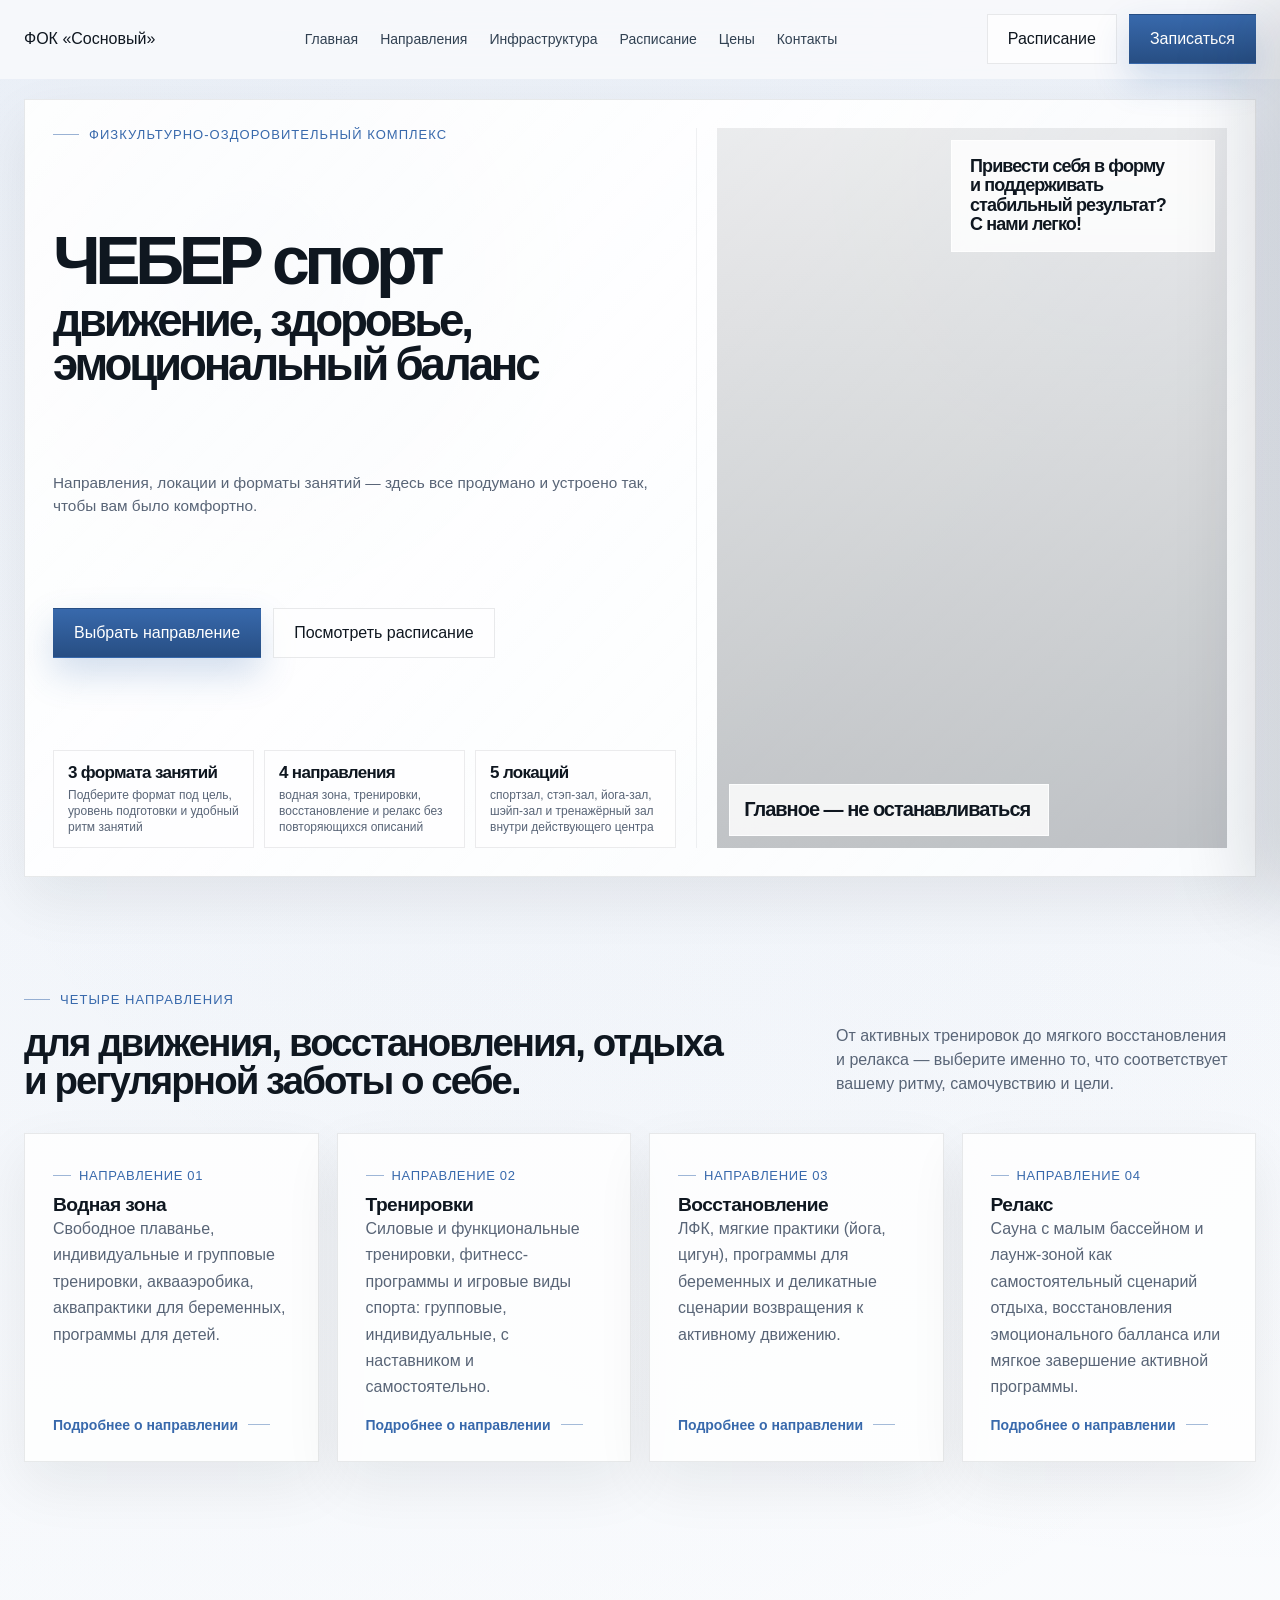
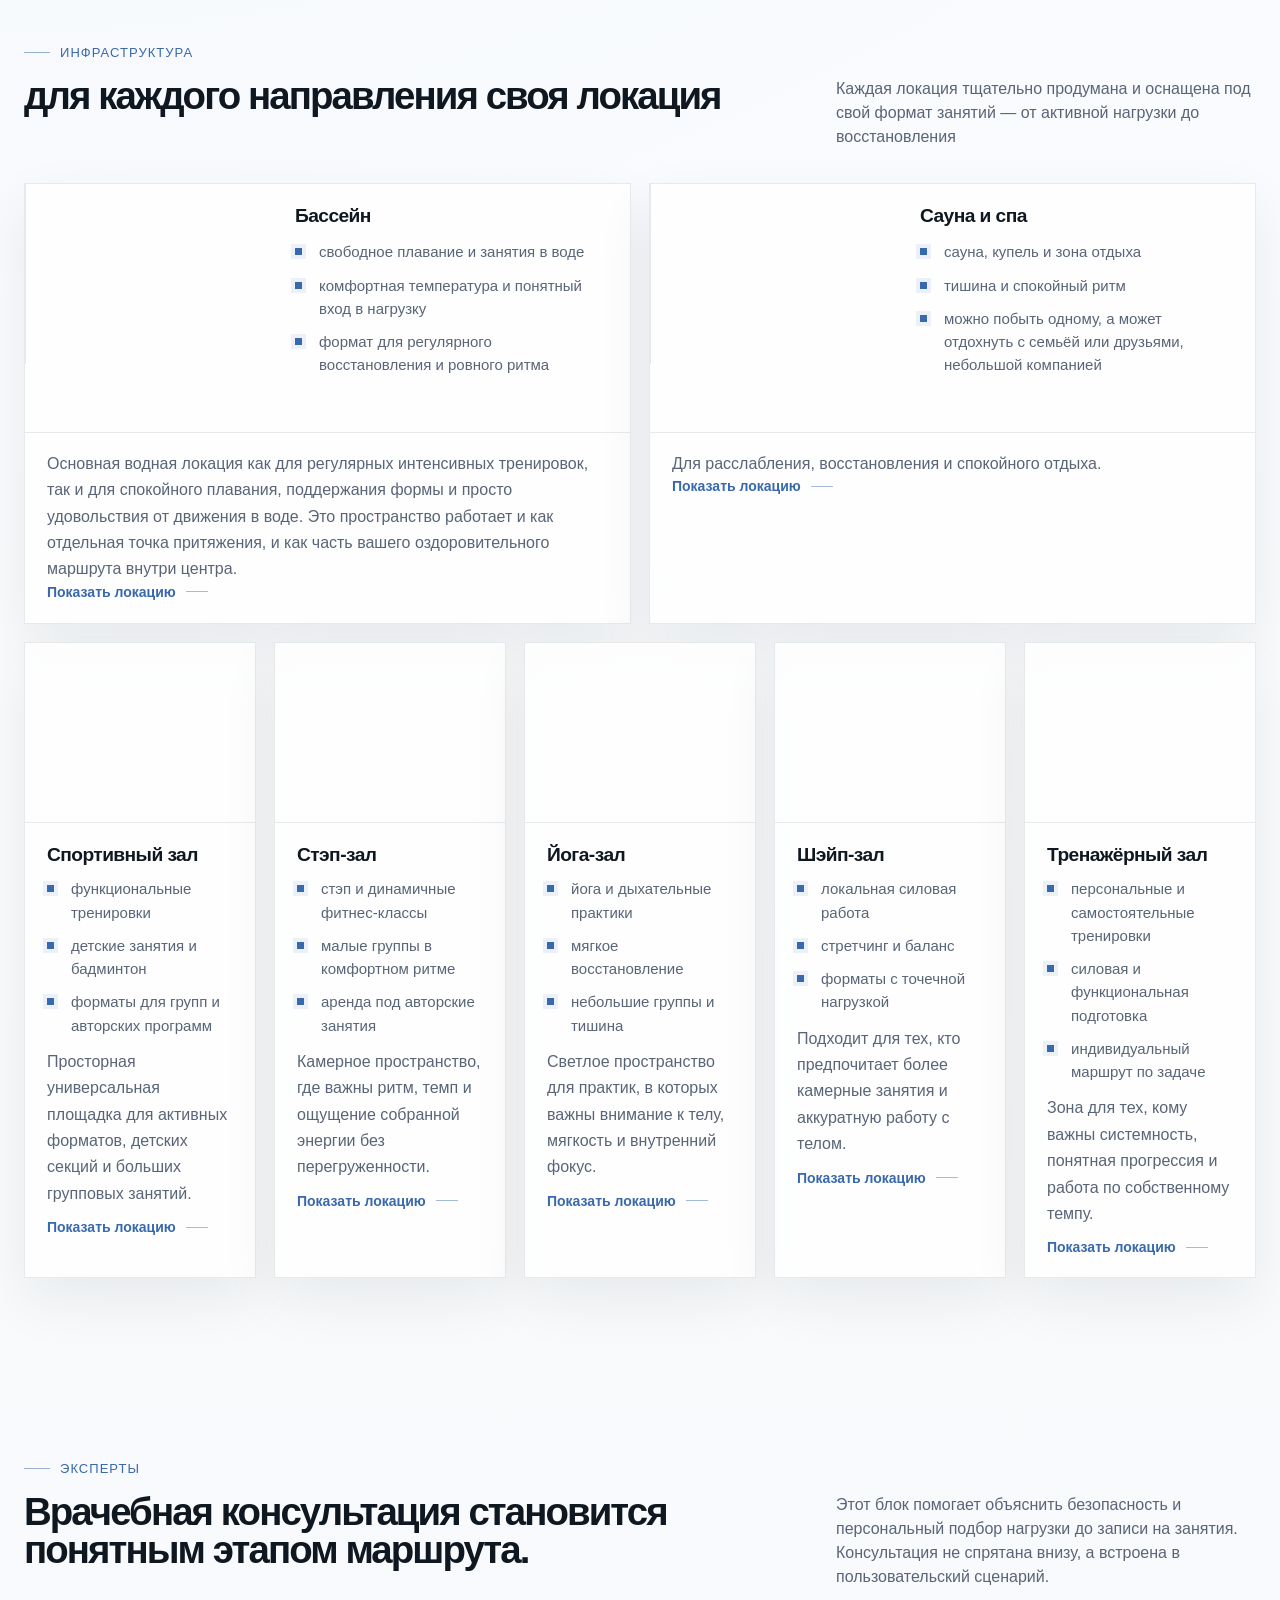
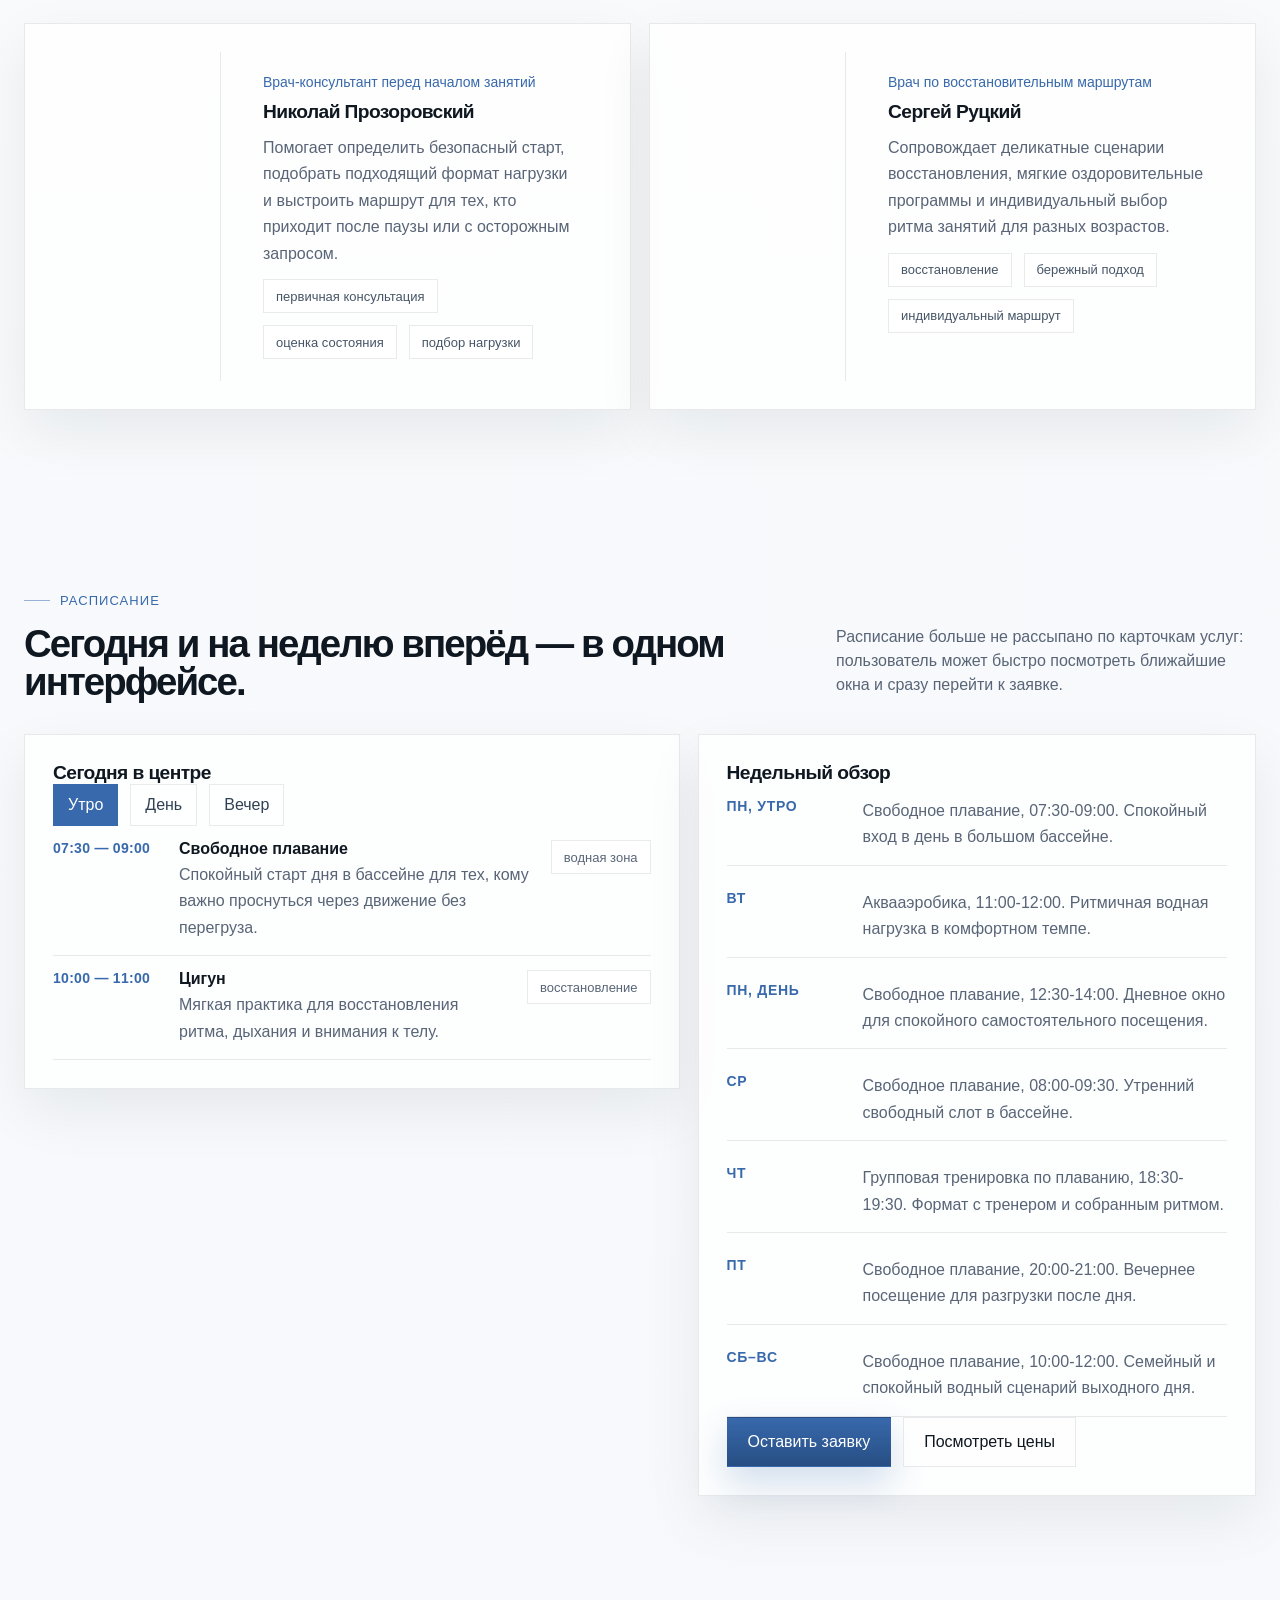
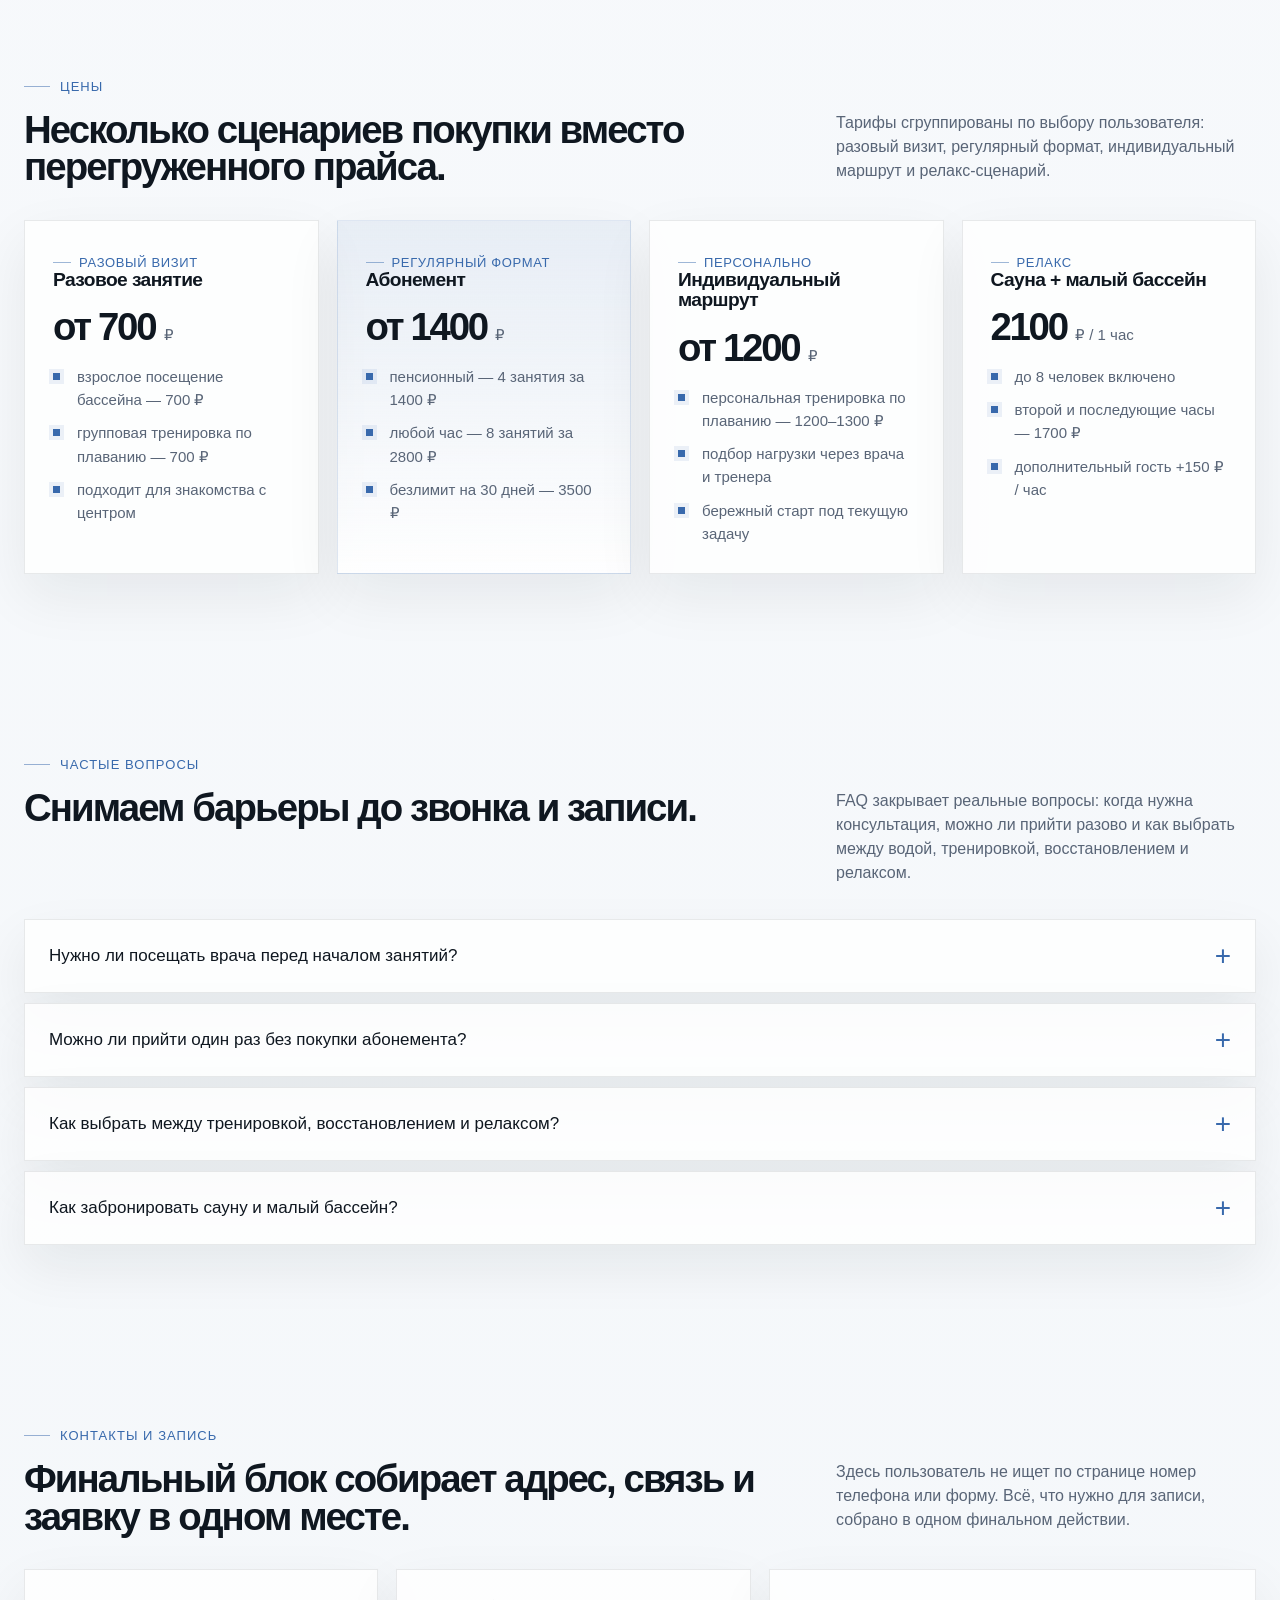
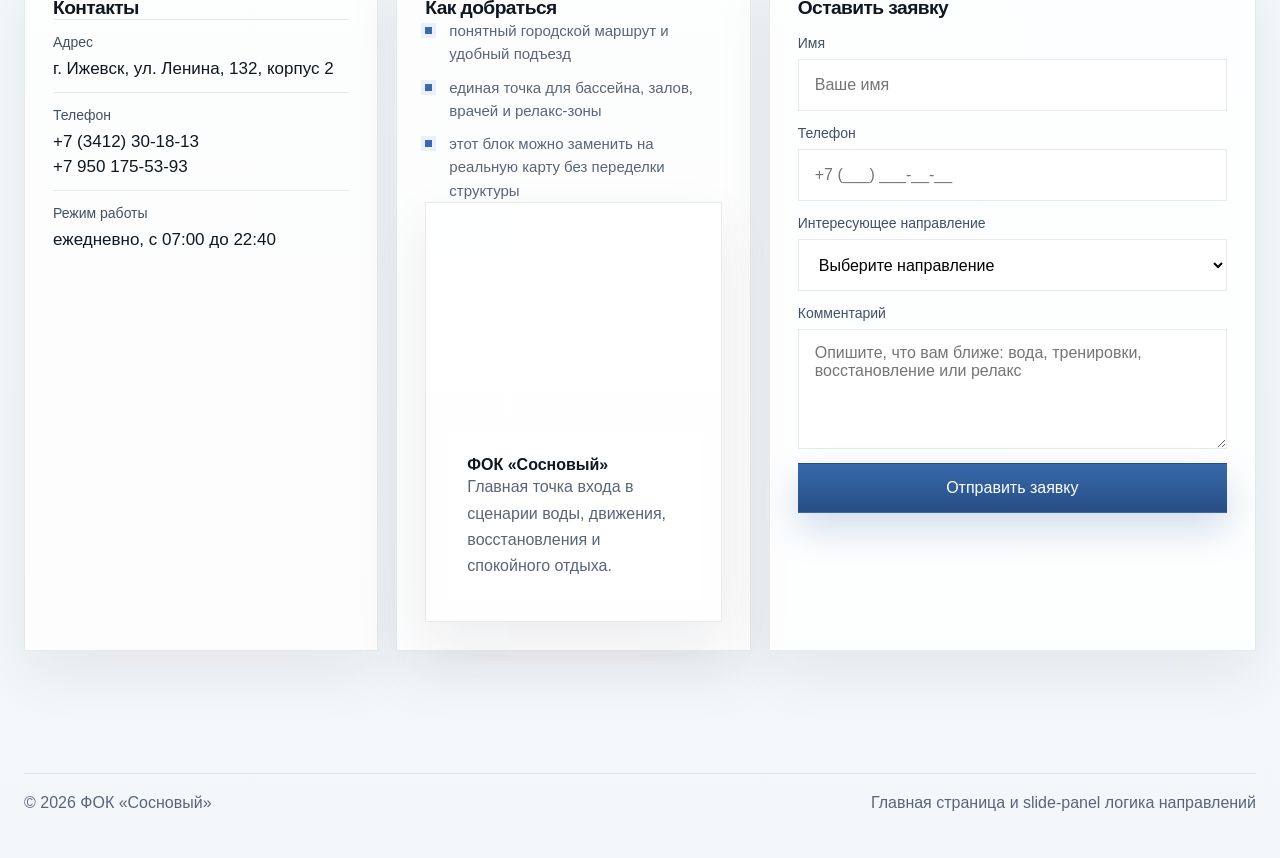
==== commit 4f1c6ec7: "Directions popup upd" ====
--- a/index.html
+++ b/index.html
@@ -35,15 +35,25 @@
         <div class="hero-shell" data-reveal>
           <div class="hero-grid">
             <div class="hero-copy">
-              <span class="eyebrow">Физкультурно-оздоровительный центр</span>
-              <h1>Современное пространство здоровья без визуального шума.</h1>
-              <p class="lead">ФОК «Сосновый» собирает всё в понятную систему: направления, инфраструктуру, врачебную консультацию, расписание, цены и финальную запись в одном логичном маршруте.</p>
+              <span class="eyebrow">Физкультурно-оздоровительный комплекс</span>
+              <h1 class="hero-title">
+                <span class="hero-title-main">
+                  <span>ЧЕБЕР</span>
+                  <span>спорт</span>
+                </span>
+                <span class="hero-title-sub">движение, здоровье,<br>эмоциональный баланс</span>
+              </h1>
+              <p class="lead">Направления, локации и форматы занятий — здесь все продумано и устроено так, чтобы вам было комфортно.</p>
               <div class="hero-actions">
                 <a class="btn btn-primary" href="#directions">Выбрать направление</a>
                 <a class="btn btn-secondary" href="#schedule">Посмотреть расписание</a>
               </div>
               <div class="hero-list">
                 <div class="hero-point">
+                  <strong>3 формата занятий</strong>
+                  <span>Подберите формат под цель, уровень подготовки и удобный ритм занятий</span>
+                </div>
+                <div class="hero-point">
                   <strong>4 направления</strong>
                   <span>водная зона, тренировки, восстановление и релакс без повторяющихся описаний</span>
                 </div>
@@ -51,22 +61,15 @@
                   <strong>5 локаций</strong>
                   <span>спортзал, стэп-зал, йога-зал, шэйп-зал и тренажёрный зал внутри действующего центра</span>
                 </div>
-                <div class="hero-point">
-                  <strong>3 удобных формата</strong>
-                  <span>Подберите формат под цель, уровень подготовки и удобный ритм занятий</span>
-                </div>
               </div>
             </div>
             <div class="hero-visual" aria-hidden="true">
               <div class="hero-image"></div>
               <div class="hero-stat">
-                <small>Новая структура</small>
-                <strong>Главная + 4 страницы</strong>
-                <span class="copy">без хрупкого переключения секций внутри одного документа</span>
+                <strong>Привести себя в&nbsp;форму и&nbsp;поддерживать стабильный результат? С&nbsp;нами легко!</strong>
               </div>
               <div class="hero-note">
-                <h3>Что меняется</h3>
-                <p class="copy">Вместо дублирования блока про бассейн в нескольких местах пользователь сначала видит полную картину центра, а затем уходит в нужное направление через обычные страницы.</p>
+                <p class="copy">Главное — не останавливаться</p>
               </div>
             </div>
           </div>
@@ -79,54 +82,46 @@
         <div class="section-head" data-reveal>
           <div>
             <span class="eyebrow">Четыре направления</span>
-            <h2>Каждое направление теперь раскрывается на собственной странице.</h2>
-          </div>
-          <p class="copy">На главной пользователь быстро понимает структуру центра, а дальше уходит в глубину: вода, активные тренировки, восстановительные форматы или спокойный релакс.</p>
+            <h2>для движения, восстановления, отдыха и&nbsp;регулярной заботы о себе.</h2>
+          </div>
+          <p class="copy directions-intro-copy">От активных тренировок до мягкого восстановления и&nbsp;релакса — выберите именно то, что соответствует вашему ритму, самочувствию и&nbsp;цели.</p>
         </div>
 
         <div class="directions-grid">
-          <article class="card direction-card" data-reveal>
+          <article class="card direction-card" data-reveal data-panel-trigger data-direction="water" role="button" tabindex="0" aria-haspopup="dialog" aria-controls="directionPanel">
             <div>
               <span class="card-kicker">Направление 01</span>
               <h3>Водная зона</h3>
-              <p class="copy">Бассейн со свободным плаванием, тренировками и акваформатами для тех, кому важны мягкая нагрузка и ровный ритм.</p>
-            </div>
-            <div class="direction-actions">
-              <a class="btn btn-secondary" href="pages/water.html">Открыть страницу</a>
-            </div>
-          </article>
-
-          <article class="card direction-card" data-reveal>
+              <p class="copy">Свободное плаванье, индивидуальные и групповые тренировки, аквааэробика, аквапрактики для беременных, программы для детей.</p>
+            </div>
+            <span class="direction-link">Подробнее о направлении</span>
+          </article>
+
+          <article class="card direction-card" data-reveal data-panel-trigger data-direction="training" role="button" tabindex="0" aria-haspopup="dialog" aria-controls="directionPanel">
             <div>
               <span class="card-kicker">Направление 02</span>
               <h3>Тренировки</h3>
-              <p class="copy">От групповых и персональных форматов до йоги, силовой работы, функциональных классов и подростковых маршрутов.</p>
-            </div>
-            <div class="direction-actions">
-              <a class="btn btn-secondary" href="pages/training.html">Открыть страницу</a>
-            </div>
-          </article>
-
-          <article class="card direction-card" data-reveal>
+              <p class="copy">Силовые и функциональные тренировки, фитнесс-программы и игровые виды спорта: групповые, индивидуальные, с наставником и самостоятельно.</p>
+            </div>
+            <span class="direction-link">Подробнее о направлении</span>
+          </article>
+
+          <article class="card direction-card" data-reveal data-panel-trigger data-direction="recovery" role="button" tabindex="0" aria-haspopup="dialog" aria-controls="directionPanel">
             <div>
               <span class="card-kicker">Направление 03</span>
               <h3>Восстановление</h3>
-              <p class="copy">ЛФК, мягкие практики, программы для беременных и деликатные сценарии возвращения к движению.</p>
-            </div>
-            <div class="direction-actions">
-              <a class="btn btn-secondary" href="pages/recovery.html">Открыть страницу</a>
-            </div>
-          </article>
-
-          <article class="card direction-card" data-reveal>
+              <p class="copy">ЛФК, мягкие практики (йога, цигун), программы для беременных и деликатные сценарии возвращения к активному движению.</p>
+            </div>
+            <span class="direction-link">Подробнее о направлении</span>
+          </article>
+
+          <article class="card direction-card" data-reveal data-panel-trigger data-direction="relax" role="button" tabindex="0" aria-haspopup="dialog" aria-controls="directionPanel">
             <div>
               <span class="card-kicker">Направление 04</span>
               <h3>Релакс</h3>
-              <p class="copy">Малый бассейн, сауна и зона отдыха как самостоятельный сценарий восстановления или мягкое завершение визита.</p>
-            </div>
-            <div class="direction-actions">
-              <a class="btn btn-secondary" href="pages/relax.html">Открыть страницу</a>
-            </div>
+              <p class="copy">Сауна с малым бассейном и лаунж-зоной как самостоятельный сценарий отдыха, восстановления эмоционального балланса или мягкое завершение активной программы.</p>
+            </div>
+            <span class="direction-link">Подробнее о направлении</span>
           </article>
         </div>
       </div>
@@ -137,13 +132,13 @@
         <div class="section-head" data-reveal>
           <div>
             <span class="eyebrow">Инфраструктура</span>
-            <h2>Локации центра вместо общего блока без структуры.</h2>
-          </div>
-          <p class="copy">Здесь собраны все реальные пространства центра: от бассейна и релакс-зоны до спортивных залов. Пользователь видит не абстрактные услуги, а конкретные места и сценарии.</p>
+            <h2>для каждого направления своя локация</h2>
+          </div>
+          <p class="copy">Каждая локация тщательно продумана и оснащена под свой формат занятий — от активной нагрузки до восстановления</p>
         </div>
 
         <div class="infra-feature-grid">
-          <article class="infra-feature-card" data-reveal>
+          <article class="infra-feature-card" data-reveal data-panel-trigger data-panel-type="location" data-location="pool" role="button" tabindex="0" aria-haspopup="dialog" aria-controls="directionPanel">
             <div class="infra-feature-head">
               <div class="infra-feature-photo bg-pool-main"></div>
               <div class="infra-feature-body">
@@ -156,30 +151,32 @@
               </div>
             </div>
             <div class="infra-feature-copy">
-              <p class="copy">Основная водная локация для спокойного плавания, акваформатов и мягкого возвращения к движению. Это пространство работает и как отдельная точка притяжения, и как часть общего оздоровительного маршрута внутри центра.</p>
-            </div>
-          </article>
-
-          <article class="infra-feature-card" data-reveal>
+              <p class="copy">Основная водная локация как для регулярных интенсивных тренировок, так и для спокойного плавания, поддержания формы и просто удовольствия от движения в воде. Это пространство работает и как отдельная точка притяжения, и как часть вашего оздоровительного маршрута внутри центра.</p>
+              <span class="direction-link">Показать локацию</span>
+            </div>
+          </article>
+
+          <article class="infra-feature-card" data-reveal data-panel-trigger data-panel-type="location" data-location="sauna_pool" role="button" tabindex="0" aria-haspopup="dialog" aria-controls="directionPanel">
             <div class="infra-feature-head">
               <div class="infra-feature-photo bg-spa-main"></div>
               <div class="infra-feature-body">
                 <h3>Сауна и спа</h3>
                 <div class="mini-list">
-                  <div>сауна для расслабления и снятия напряжения</div>
-                  <div>спокойный ритм без спешки и визуального шума</div>
-                  <div>подходит для одиночного отдыха и камерного визита</div>
+                  <div>сауна, купель и зона отдыха</div>
+                  <div>тишина и спокойный ритм</div>
+                  <div>можно побыть одному, а может отдохнуть с семьёй или друзьями, небольшой компанией</div>
                 </div>
               </div>
             </div>
             <div class="infra-feature-copy">
-              <p class="copy">Тихая зона для завершения визита: тепло, восстановление и мягкое переключение после воды или тренировок. Пространство работает и как самостоятельный сценарий отдыха, и как продолжение основной активности.</p>
+              <p class="copy">Для расслабления, восстановления и спокойного отдыха.</p>
+              <span class="direction-link">Показать локацию</span>
             </div>
           </article>
         </div>
 
         <div class="infra-grid">
-          <article class="infra-card" data-reveal>
+          <article class="infra-card" data-reveal data-panel-trigger data-panel-type="location" data-location="sports_hall" role="button" tabindex="0" aria-haspopup="dialog" aria-controls="directionPanel">
             <div class="infra-photo bg-sport-hall"></div>
             <div class="infra-body">
               <h3>Спортивный зал</h3>
@@ -189,10 +186,11 @@
                 <div>форматы для групп и авторских программ</div>
               </div>
               <p class="copy">Просторная универсальная площадка для активных форматов, детских секций и больших групповых занятий.</p>
-            </div>
-          </article>
-
-          <article class="infra-card" data-reveal>
+              <span class="direction-link">Показать локацию</span>
+            </div>
+          </article>
+
+          <article class="infra-card" data-reveal data-panel-trigger data-panel-type="location" data-location="step_hall" role="button" tabindex="0" aria-haspopup="dialog" aria-controls="directionPanel">
             <div class="infra-photo bg-step-hall"></div>
             <div class="infra-body">
               <h3>Стэп-зал</h3>
@@ -202,10 +200,11 @@
                 <div>аренда под авторские занятия</div>
               </div>
               <p class="copy">Камерное пространство, где важны ритм, темп и ощущение собранной энергии без перегруженности.</p>
-            </div>
-          </article>
-
-          <article class="infra-card" data-reveal>
+              <span class="direction-link">Показать локацию</span>
+            </div>
+          </article>
+
+          <article class="infra-card" data-reveal data-panel-trigger data-panel-type="location" data-location="yoga_hall" role="button" tabindex="0" aria-haspopup="dialog" aria-controls="directionPanel">
             <div class="infra-photo bg-yoga-hall"></div>
             <div class="infra-body">
               <h3>Йога-зал</h3>
@@ -215,10 +214,11 @@
                 <div>небольшие группы и тишина</div>
               </div>
               <p class="copy">Светлое пространство для практик, в которых важны внимание к телу, мягкость и внутренний фокус.</p>
-            </div>
-          </article>
-
-          <article class="infra-card" data-reveal>
+              <span class="direction-link">Показать локацию</span>
+            </div>
+          </article>
+
+          <article class="infra-card" data-reveal data-panel-trigger data-panel-type="location" data-location="shape_hall" role="button" tabindex="0" aria-haspopup="dialog" aria-controls="directionPanel">
             <div class="infra-photo bg-shape-hall"></div>
             <div class="infra-body">
               <h3>Шэйп-зал</h3>
@@ -228,10 +228,11 @@
                 <div>форматы с точечной нагрузкой</div>
               </div>
               <p class="copy">Подходит для тех, кто предпочитает более камерные занятия и аккуратную работу с телом.</p>
-            </div>
-          </article>
-
-          <article class="infra-card" data-reveal>
+              <span class="direction-link">Показать локацию</span>
+            </div>
+          </article>
+
+          <article class="infra-card" data-reveal data-panel-trigger data-panel-type="location" data-location="gym_hall" role="button" tabindex="0" aria-haspopup="dialog" aria-controls="directionPanel">
             <div class="infra-photo bg-gym-hall"></div>
             <div class="infra-body">
               <h3>Тренажёрный зал</h3>
@@ -241,6 +242,7 @@
                 <div>индивидуальный маршрут по задаче</div>
               </div>
               <p class="copy">Зона для тех, кому важны системность, понятная прогрессия и работа по собственному темпу.</p>
+              <span class="direction-link">Показать локацию</span>
             </div>
           </article>
         </div>
@@ -299,6 +301,14 @@
           <p class="copy">Расписание больше не рассыпано по карточкам услуг: пользователь может быстро посмотреть ближайшие окна и сразу перейти к заявке.</p>
         </div>
 
+        <div class="schedule-filter-bar" id="scheduleFilterBar" hidden>
+          <div>
+            <span class="card-kicker">Активный фильтр</span>
+            <strong id="scheduleFilterTitle">Свободное плавание</strong>
+          </div>
+          <button class="btn btn-secondary" id="scheduleFilterClear" type="button">Показать всё расписание</button>
+        </div>
+
         <div class="weekly-grid">
           <div class="schedule-card" data-reveal>
             <h3>Сегодня в центре</h3>
@@ -309,7 +319,7 @@
             </div>
 
             <div class="day-panel active" id="today-morning">
-              <div class="schedule-item">
+              <div class="schedule-item" data-schedule-item data-schedule-format="free-swimming">
                 <div class="schedule-time">07:30 — 09:00</div>
                 <div>
                   <div class="schedule-title">Свободное плавание</div>
@@ -317,7 +327,7 @@
                 </div>
                 <span class="schedule-type">водная зона</span>
               </div>
-              <div class="schedule-item">
+              <div class="schedule-item" data-schedule-item data-schedule-format="qigong">
                 <div class="schedule-time">10:00 — 11:00</div>
                 <div>
                   <div class="schedule-title">Цигун</div>
@@ -325,10 +335,11 @@
                 </div>
                 <span class="schedule-type">восстановление</span>
               </div>
+              <div class="schedule-empty-state" data-schedule-empty hidden>На это время нет занятий по выбранному фильтру.</div>
             </div>
 
             <div class="day-panel" id="today-day">
-              <div class="schedule-item">
+              <div class="schedule-item" data-schedule-item data-schedule-format="swim-training">
                 <div class="schedule-time">13:00 — 14:00</div>
                 <div>
                   <div class="schedule-title">Тренировка по плаванию</div>
@@ -336,7 +347,7 @@
                 </div>
                 <span class="schedule-type">тренировки</span>
               </div>
-              <div class="schedule-item">
+              <div class="schedule-item" data-schedule-item data-schedule-format="badminton-kids">
                 <div class="schedule-time">15:30 — 16:30</div>
                 <div>
                   <div class="schedule-title">Детский бадминтон</div>
@@ -344,10 +355,11 @@
                 </div>
                 <span class="schedule-type">детские секции</span>
               </div>
+              <div class="schedule-empty-state" data-schedule-empty hidden>На это время нет занятий по выбранному фильтру.</div>
             </div>
 
             <div class="day-panel" id="today-evening">
-              <div class="schedule-item">
+              <div class="schedule-item" data-schedule-item data-schedule-format="yoga-stretch">
                 <div class="schedule-time">18:00 — 19:00</div>
                 <div>
                   <div class="schedule-title">Йога и мягкое вытяжение</div>
@@ -355,7 +367,7 @@
                 </div>
                 <span class="schedule-type">восстановление</span>
               </div>
-              <div class="schedule-item">
+              <div class="schedule-item" data-schedule-item data-schedule-format="strength-class">
                 <div class="schedule-time">20:00 — 21:00</div>
                 <div>
                   <div class="schedule-title">Силовой класс</div>
@@ -363,36 +375,42 @@
                 </div>
                 <span class="schedule-type">тренировки</span>
               </div>
-            </div>
-          </div>
-
-          <div class="schedule-card" data-reveal>
+              <div class="schedule-empty-state" data-schedule-empty hidden>На это время нет занятий по выбранному фильтру.</div>
+            </div>
+          </div>
+
+          <div class="schedule-card" data-reveal id="weeklyOverviewCard">
             <h3>Недельный обзор</h3>
             <div class="weekly-list">
-              <div class="week-row">
-                <div class="week-day">Пн</div>
-                <div class="copy">Плавание утром, функциональный класс днём, йога вечером.</div>
-              </div>
-              <div class="week-row">
+              <div class="week-row" data-week-row data-schedule-format="free-swimming">
+                <div class="week-day">Пн, утро</div>
+                <div class="copy">Свободное плавание, 07:30-09:00. Спокойный вход в день в большом бассейне.</div>
+              </div>
+              <div class="week-row" data-week-row data-schedule-format="aqua">
                 <div class="week-day">Вт</div>
-                <div class="copy">Акваформаты, подростковый фитнес и консультационные окна.</div>
-              </div>
-              <div class="week-row">
+                <div class="copy">Аквааэробика, 11:00-12:00. Ритмичная водная нагрузка в комфортном темпе.</div>
+              </div>
+              <div class="week-row" data-week-row data-schedule-format="free-swimming">
+                <div class="week-day">Пн, день</div>
+                <div class="copy">Свободное плавание, 12:30-14:00. Дневное окно для спокойного самостоятельного посещения.</div>
+              </div>
+              <div class="week-row" data-week-row data-schedule-format="free-swimming">
                 <div class="week-day">Ср</div>
-                <div class="copy">Свободная вода, цигун, персональные тренировки и релакс-сценарии.</div>
-              </div>
-              <div class="week-row">
+                <div class="copy">Свободное плавание, 08:00-09:30. Утренний свободный слот в бассейне.</div>
+              </div>
+              <div class="week-row" data-week-row data-schedule-format="group-training">
                 <div class="week-day">Чт</div>
-                <div class="copy">Стретчинг, бадминтон и вечерние групповые занятия.</div>
-              </div>
-              <div class="week-row">
+                <div class="copy">Групповая тренировка по плаванию, 18:30-19:30. Формат с тренером и собранным ритмом.</div>
+              </div>
+              <div class="week-row" data-week-row data-schedule-format="free-swimming">
                 <div class="week-day">Пт</div>
-                <div class="copy">Утреннее восстановление, ЛФК и мягкие вечерние форматы.</div>
-              </div>
-              <div class="week-row">
+                <div class="copy">Свободное плавание, 20:00-21:00. Вечернее посещение для разгрузки после дня.</div>
+              </div>
+              <div class="week-row" data-week-row data-schedule-format="free-swimming">
                 <div class="week-day">Сб–Вс</div>
-                <div class="copy">Семейные визиты, вода, спокойные тренировки и релакс по записи.</div>
-              </div>
+                <div class="copy">Свободное плавание, 10:00-12:00. Семейный и спокойный водный сценарий выходного дня.</div>
+              </div>
+              <div class="schedule-empty-state" data-week-empty hidden>На неделю пока нет занятий по выбранному фильтру.</div>
             </div>
             <div class="detail-actions">
               <a class="btn btn-primary" href="#contacts">Оставить заявку</a>
@@ -570,10 +588,134 @@
     </section>
   </main>
 
+  <div class="panel-backdrop" id="panelBackdrop" hidden></div>
+  <aside class="slide-panel" id="directionPanel" aria-hidden="true" aria-labelledby="panelTitle">
+    <div class="slide-panel-shell">
+      <div class="slide-panel-head">
+        <div>
+          <span class="card-kicker" id="panelKicker">Направление</span>
+          <h2 id="panelTitle">Выберите сценарий</h2>
+        </div>
+        <button class="panel-close" id="panelClose" type="button" aria-label="Закрыть панель">Закрыть</button>
+      </div>
+
+      <div class="slide-panel-body">
+        <div class="panel-view panel-view-scenario" id="panelScenarioView" hidden>
+          <section class="scenario-section">
+            <div class="scenario-section-head">
+              <h3>Форматы</h3>
+              <span class="copy" id="scenarioFormatHint">Выберите формат, чтобы уточнить содержание</span>
+            </div>
+            <div class="scenario-chip-row" id="scenarioChipRow" role="tablist" aria-label="Форматы направления"></div>
+          </section>
+
+          <section class="scenario-hero">
+            <div class="scenario-hero-copy">
+              <p class="copy" id="panelLead">Здесь появится пошаговая логика направления: переход к локациям, расписанию, форматам занятий и записи.</p>
+            </div>
+            <div class="scenario-hero-media" id="scenarioHeroMedia" aria-hidden="true"></div>
+          </section>
+
+          <section class="scenario-section">
+            <div class="scenario-section-head">
+              <h3>Где проходит</h3>
+            </div>
+            <article class="scenario-location-card">
+              <div class="scenario-location-media" id="scenarioLocationMedia" aria-hidden="true"></div>
+              <div class="scenario-location-copy">
+                <h3 id="scenarioLocationTitle">Бассейн</h3>
+                <p class="copy" id="scenarioLocationDescription">Просторная водная локация для самостоятельных тренировок, восстановления и комфортного плавания в спокойном темпе.</p>
+                <button class="panel-inline-link" id="scenarioLocationLink" type="button">Открыть локацию</button>
+              </div>
+            </article>
+          </section>
+
+          <section class="scenario-section">
+            <div class="scenario-section-head">
+              <h3>Ближайшие занятия</h3>
+              <span class="copy" id="scenarioScheduleMeta">Формат: Свободное плавание</span>
+            </div>
+            <div class="scenario-schedule-list" id="scenarioScheduleList"></div>
+          </section>
+
+          <section class="scenario-section" id="scenarioTrainersSection" hidden>
+            <div class="scenario-section-head">
+              <h3>Наши тренеры</h3>
+            </div>
+            <div class="scenario-trainers-grid" id="scenarioTrainersGrid"></div>
+          </section>
+        </div>
+
+        <div class="panel-view panel-view-location" id="panelLocationView" hidden>
+          <section class="location-hero">
+            <div class="location-hero-copy">
+              <p class="copy" id="locationLead">Ключевая локация центра для спокойного ритма, понятного маршрута и комфортного входа в активность.</p>
+            </div>
+            <div class="location-hero-media" id="locationHeroMedia" aria-hidden="true"></div>
+          </section>
+
+          <section class="location-section">
+            <div class="location-section-head">
+              <h3>Что доступно в локации</h3>
+              <span class="copy" id="locationHighlightsHint">Ключевые сценарии использования пространства</span>
+            </div>
+            <div class="location-highlight-list" id="locationHighlights"></div>
+          </section>
+
+          <section class="location-section">
+            <div class="location-section-head">
+              <h3>Связанные направления</h3>
+              <span class="copy">Чтобы выбрать направлениеи формат занятий, перейдите в соответсвующий раздел:</span>
+            </div>
+            <div class="location-related-row" id="locationRelatedDirections"></div>
+          </section>
+
+          <section class="location-section">
+            <div class="location-section-head">
+              <h3>Ближайшая активность в локации</h3>
+              <span class="copy" id="locationActivitiesMeta">По этой локации</span>
+            </div>
+            <div class="scenario-schedule-list" id="locationActivitiesList"></div>
+          </section>
+        </div>
+
+      </div>
+
+      <div class="slide-panel-footer">
+        <button class="btn btn-secondary panel-footer-btn" id="panelScheduleAction" type="button">Смотреть полное расписание</button>
+        <button class="btn btn-primary panel-footer-btn" id="panelBookingAction" type="button">Записаться / Получить консультацию</button>
+      </div>
+    </div>
+  </aside>
+
+  <div class="panel-mini-backdrop" id="panelMiniBackdrop" hidden></div>
+  <div class="panel-mini-modal" id="panelMiniModal" aria-hidden="true" aria-labelledby="miniModalTitle">
+    <div class="panel-mini-shell">
+      <div class="panel-mini-head">
+        <div>
+          <span class="card-kicker">Занятие</span>
+          <h3 id="miniModalTitle">Ближайшее занятие</h3>
+        </div>
+        <button class="panel-close panel-mini-close" id="panelMiniClose" type="button" aria-label="Закрыть карточку занятия">Закрыть</button>
+      </div>
+      <div class="panel-mini-body">
+        <div class="panel-mini-time" id="miniModalTime">08:00</div>
+        <h3 id="miniModalName">Свободное плавание</h3>
+        <div class="panel-mini-meta" id="miniModalDay">Ежедневно</div>
+        <p class="copy" id="miniModalLocation">Бассейн</p>
+        <p class="copy" id="miniModalDescription">Спокойное окно для тех, кто хочет прийти в бассейн без привязки к группе и выбрать собственный ритм плавания.</p>
+        <div class="panel-mini-actions">
+          <button class="btn btn-secondary" type="button">Смотреть полное расписание</button>
+          <button class="btn btn-primary" type="button">Записаться</button>
+        </div>
+      </div>
+    </div>
+  </div>
+
   <footer>
     <div class="container footer-row">
       <div>© 2026 ФОК «Сосновый»</div>
-      <div>Главная страница и отдельные страницы направлений</div>
+      <div>Главная страница и slide-panel логика направлений</div>
     </div>
   </footer>
 
--- a/assets/css/base.css
+++ b/assets/css/base.css
@@ -39,6 +39,10 @@
   overflow-x: hidden;
 }
 
+body.panel-open {
+  overflow: hidden;
+}
+
 img {
   display: block;
   max-width: 100%;
@@ -170,6 +174,10 @@
   white-space: nowrap;
 }
 
+.nowrap {
+  white-space: nowrap;
+}
+
 .btn:hover {
   transform: translateY(-1px);
 }
@@ -252,6 +260,7 @@
   gap: 10px;
   color: var(--accent);
   font-size: 13px;
+  line-height: 1;
   letter-spacing: .08em;
   text-transform: uppercase;
   margin-bottom: 18px;
--- a/assets/css/components.css
+++ b/assets/css/components.css
@@ -13,6 +13,10 @@
   box-shadow: var(--shadow);
 }
 
+[hidden] {
+  display: none !important;
+}
+
 .hero-shell {
   overflow: hidden;
   display: flex;
@@ -54,6 +58,32 @@
   justify-content: space-between;
 }
 
+.hero-title {
+  max-width: none;
+}
+
+.hero-title-main,
+.hero-title-sub {
+  display: block;
+}
+
+.hero-title-main {
+  font-size: 1.28em;
+  letter-spacing: -.08em;
+  line-height: .84;
+  white-space: nowrap;
+}
+
+.hero-title-main > span {
+  display: inline;
+}
+
+.hero-title-sub {
+  margin-top: 10px;
+  font-size: .86em;
+  line-height: .96;
+}
+
 .hero-copy .lead,
 .detail-top .lead {
   margin-top: 12px;
@@ -140,8 +170,8 @@
   position: absolute;
   top: 12px;
   right: 12px;
-  padding: 12px 14px;
-  width: 176px;
+  padding: 16px 18px;
+  width: 264px;
 }
 
 .hero-stat small {
@@ -152,9 +182,10 @@
 }
 
 .hero-stat strong {
-  font-size: 20px;
+  font-size: 18px;
   letter-spacing: -.05em;
-  margin-bottom: 2px;
+  line-height: 1.08;
+  margin-bottom: 0;
 }
 
 .hero-stat .copy,
@@ -163,16 +194,37 @@
   line-height: 1.45;
 }
 
+.hero-note .copy {
+  font-size: 20px;
+  font-weight: 700;
+  letter-spacing: -.05em;
+  line-height: 1.08;
+  color: var(--text);
+}
+
 #hero.section {
   padding-top: 20px;
   padding-bottom: 24px;
 }
 
 .section-head {
-  grid-template-columns: 1.15fr .85fr;
+  grid-template-columns: minmax(0, 1fr) minmax(380px, 420px);
   gap: 28px;
-  align-items: end;
+  align-items: start;
   margin-bottom: 34px;
+}
+
+.section-head > div {
+  display: grid;
+  align-content: start;
+}
+
+.section-head > .copy,
+.section-head > p.copy {
+  width: 100%;
+  max-width: none;
+  margin-top: 31px;
+  line-height: 1.5;
 }
 
 .infra-feature-grid {
@@ -213,6 +265,25 @@
 .weekly-grid {
   grid-template-columns: 1.08fr .92fr;
   align-items: start;
+}
+
+.schedule-filter-bar {
+  display: flex;
+  align-items: center;
+  justify-content: space-between;
+  gap: 16px;
+  padding: 18px 22px;
+  margin-bottom: 18px;
+  border: 1px solid rgba(56, 105, 172, .14);
+  background: rgba(255, 255, 255, .88);
+  box-shadow: 0 18px 34px rgba(15, 23, 32, .04);
+}
+
+.schedule-filter-bar strong {
+  display: block;
+  margin-top: 4px;
+  font-size: 22px;
+  letter-spacing: -.04em;
 }
 
 .card,
@@ -267,6 +338,7 @@
 
 .infra-feature-card {
   display: grid;
+  grid-template-rows: 248px auto;
   overflow: hidden;
   border: 1px solid var(--line);
   background: rgba(255, 255, 255, .84);
@@ -277,6 +349,8 @@
   display: grid;
   grid-template-columns: var(--photo-w) 1fr;
   align-items: start;
+  height: 100%;
+  overflow: hidden;
 }
 
 .infra-feature-photo {
@@ -341,6 +415,593 @@
   gap: 16px;
   align-content: space-between;
   min-height: 100%;
+  cursor: pointer;
+  transition: transform var(--transition), box-shadow var(--transition), border-color var(--transition), background var(--transition);
+}
+
+.direction-card:hover,
+.direction-card:focus-visible {
+  transform: translateY(-4px);
+  box-shadow: 0 28px 60px rgba(15, 23, 32, .09);
+  border-color: rgba(56, 105, 172, .2);
+  background: rgba(255, 255, 255, .94);
+}
+
+.direction-card h3 {
+  margin-top: 12px;
+}
+
+.infra-card[data-panel-trigger],
+.infra-feature-card[data-panel-trigger] {
+  cursor: pointer;
+  transition: transform var(--transition), box-shadow var(--transition), border-color var(--transition), background var(--transition);
+}
+
+.infra-card[data-panel-trigger]:hover,
+.infra-card[data-panel-trigger]:focus-visible,
+.infra-feature-card[data-panel-trigger]:hover,
+.infra-feature-card[data-panel-trigger]:focus-visible {
+  transform: translateY(-4px);
+  box-shadow: 0 28px 60px rgba(15, 23, 32, .09);
+  border-color: rgba(56, 105, 172, .18);
+}
+
+.direction-card:focus-visible {
+  outline: 2px solid rgba(56, 105, 172, .35);
+  outline-offset: 3px;
+}
+
+.direction-link {
+  display: inline-flex;
+  align-items: center;
+  gap: 10px;
+  color: var(--accent);
+  font-size: 14px;
+  font-weight: 600;
+}
+
+.direction-link::after {
+  content: "";
+  width: 22px;
+  height: 1px;
+  background: rgba(56, 105, 172, .45);
+}
+
+.panel-backdrop {
+  position: fixed;
+  inset: 0;
+  background: rgba(15, 23, 32, .34);
+  backdrop-filter: blur(6px);
+  z-index: 1100;
+  opacity: 0;
+  pointer-events: none;
+  transition: opacity var(--transition);
+}
+
+.panel-backdrop.is-open {
+  opacity: 1;
+  pointer-events: auto;
+}
+
+.slide-panel {
+  position: fixed;
+  top: 0;
+  right: 0;
+  width: min(60vw, 920px);
+  height: 100svh;
+  z-index: 1200;
+  transform: translateX(100%);
+  transition: transform 260ms cubic-bezier(.2, .8, .2, 1);
+  pointer-events: none;
+}
+
+.slide-panel.is-open {
+  transform: translateX(0);
+  pointer-events: auto;
+}
+
+.slide-panel.is-water-scenario-compact .panel-view-location {
+  display: none !important;
+}
+
+.slide-panel-shell {
+  height: 100%;
+  display: grid;
+  grid-template-rows: auto 1fr auto;
+  background:
+    linear-gradient(180deg, rgba(253, 254, 255, .98), rgba(244, 247, 251, .98)),
+    radial-gradient(circle at top left, rgba(56, 105, 172, .08), transparent 24%);
+  border-left: 1px solid rgba(15, 23, 32, .08);
+  box-shadow: -32px 0 72px rgba(15, 23, 32, .14);
+}
+
+.slide-panel-head {
+  display: flex;
+  align-items: start;
+  justify-content: space-between;
+  gap: 18px;
+  padding: 28px 28px 20px;
+  border-bottom: 1px solid rgba(15, 23, 32, .08);
+}
+
+.slide-panel-body {
+  padding: 24px 28px 32px;
+  overflow-y: auto;
+  display: grid;
+  align-content: start;
+  gap: 22px;
+}
+
+.slide-panel-footer {
+  display: grid;
+  grid-template-columns: 1fr 1fr;
+  gap: 12px;
+  padding: 16px 28px 20px;
+  border-top: 1px solid rgba(15, 23, 32, .08);
+  background: rgba(252, 253, 255, .96);
+  backdrop-filter: blur(12px);
+}
+
+.panel-footer-btn {
+  min-height: 56px;
+}
+
+.panel-close {
+  min-height: 44px;
+  padding: 0 16px;
+  border: 1px solid var(--line);
+  background: rgba(255, 255, 255, .82);
+  cursor: pointer;
+}
+
+.panel-section {
+  display: grid;
+  gap: 14px;
+  padding: 20px;
+  border: 1px solid rgba(15, 23, 32, .08);
+  background: rgba(255, 255, 255, .74);
+}
+
+.panel-section-head {
+  display: flex;
+  align-items: center;
+  justify-content: space-between;
+  gap: 12px;
+}
+
+.panel-badge {
+  display: inline-flex;
+  align-items: center;
+  min-height: 28px;
+  padding: 0 10px;
+  border: 1px solid rgba(56, 105, 172, .14);
+  background: rgba(56, 105, 172, .08);
+  color: var(--accent);
+  font-size: 12px;
+  letter-spacing: .04em;
+  text-transform: uppercase;
+}
+
+.panel-option-grid,
+.panel-outline {
+  display: grid;
+  gap: 12px;
+}
+
+.panel-option {
+  padding: 16px;
+  border: 1px solid rgba(15, 23, 32, .08);
+  background: rgba(255, 255, 255, .94);
+  text-align: left;
+  color: inherit;
+}
+
+.panel-option strong {
+  display: block;
+  margin-bottom: 6px;
+  font-size: 18px;
+  letter-spacing: -.03em;
+}
+
+.panel-option span,
+.panel-outline div {
+  color: var(--muted);
+  font-size: 15px;
+  line-height: 1.5;
+}
+
+.panel-outline div {
+  display: grid;
+  grid-template-columns: 14px 1fr;
+  gap: 10px;
+}
+
+.panel-outline div::before {
+  content: "";
+  width: 7px;
+  height: 7px;
+  margin-top: 8px;
+  background: var(--accent);
+  box-shadow: 0 0 0 4px rgba(56, 105, 172, .09);
+}
+
+.panel-view {
+  display: grid;
+  gap: 22px;
+}
+
+.scenario-hero {
+  display: grid;
+  gap: 18px;
+}
+
+.scenario-hero-copy {
+  display: grid;
+  gap: 12px;
+}
+
+.scenario-hero-media {
+  min-height: 220px;
+  border: 1px solid rgba(15, 23, 32, .08);
+  background:
+    linear-gradient(180deg, rgba(15, 23, 32, .1), rgba(15, 23, 32, .22)),
+    url("https://images.unsplash.com/photo-1519315901367-f34ff9154487?auto=format&fit=crop&w=1400&q=80") center/cover no-repeat;
+  box-shadow: var(--shadow);
+}
+
+.scenario-section {
+  display: grid;
+  gap: 16px;
+}
+
+.scenario-section-head {
+  display: flex;
+  align-items: center;
+  justify-content: space-between;
+  gap: 12px;
+}
+
+.scenario-chip-row {
+  display: flex;
+  flex-wrap: wrap;
+  gap: 10px;
+}
+
+.scenario-chip {
+  min-height: 44px;
+  padding: 0 16px;
+  border: 1px solid rgba(15, 23, 32, .1);
+  background: rgba(255, 255, 255, .88);
+  color: #324356;
+  cursor: pointer;
+  transition: all var(--transition);
+}
+
+.scenario-chip:hover,
+.scenario-chip:focus-visible {
+  border-color: rgba(56, 105, 172, .22);
+  color: var(--accent);
+}
+
+.scenario-chip.active {
+  border-color: rgba(56, 105, 172, .28);
+  background: rgba(56, 105, 172, .08);
+  color: var(--accent);
+  box-shadow: inset 0 0 0 1px rgba(56, 105, 172, .08);
+}
+
+.scenario-location-card {
+  display: grid;
+  grid-template-columns: 148px 1fr;
+  gap: 18px;
+  padding: 12px;
+  border: 1px solid rgba(15, 23, 32, .08);
+  background: rgba(255, 255, 255, .82);
+}
+
+.scenario-location-media {
+  min-height: 148px;
+  background:
+    linear-gradient(180deg, rgba(15, 23, 32, .06), rgba(15, 23, 32, .12)),
+    center/cover no-repeat;
+}
+
+.scenario-location-copy {
+  display: grid;
+  align-content: start;
+  gap: 10px;
+}
+
+.panel-inline-link {
+  width: fit-content;
+  padding: 0;
+  border: 0;
+  background: transparent;
+  color: var(--accent);
+  cursor: pointer;
+  font-weight: 600;
+}
+
+.panel-inline-link::after {
+  content: " \2192";
+}
+
+.scenario-schedule-list {
+  display: grid;
+  gap: 12px;
+}
+
+.scenario-schedule-card {
+  width: 100%;
+  display: grid;
+  grid-template-columns: 78px 1fr auto;
+  gap: 16px;
+  align-items: center;
+  padding: 18px 16px;
+  border: 1px solid rgba(15, 23, 32, .08);
+  background: rgba(255, 255, 255, .88);
+  text-align: left;
+  cursor: pointer;
+  transition: transform var(--transition), box-shadow var(--transition), border-color var(--transition);
+}
+
+.scenario-schedule-card:hover,
+.scenario-schedule-card:focus-visible {
+  transform: translateY(-2px);
+  box-shadow: 0 20px 40px rgba(15, 23, 32, .07);
+  border-color: rgba(56, 105, 172, .18);
+}
+
+.scenario-schedule-time {
+  color: var(--accent);
+  font-size: 22px;
+  font-weight: 700;
+  letter-spacing: -.04em;
+}
+
+.scenario-schedule-main {
+  display: grid;
+  gap: 6px;
+}
+
+.scenario-schedule-name {
+  font-size: 18px;
+  letter-spacing: -.03em;
+}
+
+.scenario-schedule-meta {
+  color: var(--muted);
+  font-size: 14px;
+  line-height: 1.5;
+}
+
+.scenario-schedule-link {
+  color: var(--accent);
+  font-size: 14px;
+  font-weight: 600;
+  white-space: nowrap;
+}
+
+.scenario-trainers-grid {
+  display: grid;
+  grid-template-columns: repeat(2, minmax(0, 1fr));
+  gap: 18px;
+}
+
+.scenario-trainer-card {
+  overflow: hidden;
+  border: 1px solid rgba(15, 23, 32, .08);
+  background: rgba(255, 255, 255, .94);
+  box-shadow: 0 18px 40px rgba(15, 23, 32, .06);
+}
+
+.scenario-trainer-photo {
+  position: relative;
+  min-height: 280px;
+  background:
+    linear-gradient(180deg, rgba(18, 26, 36, .08), rgba(18, 26, 36, .22)),
+    linear-gradient(135deg, #dde7f2, #f7f9fc);
+}
+
+.scenario-trainer-photo::after {
+  content: attr(data-initials);
+  position: absolute;
+  right: 18px;
+  bottom: 18px;
+  display: inline-flex;
+  align-items: center;
+  justify-content: center;
+  width: 56px;
+  height: 56px;
+  border: 1px solid rgba(255, 255, 255, .48);
+  background: rgba(15, 23, 32, .7);
+  color: #fff;
+  font-size: 20px;
+  font-weight: 700;
+  letter-spacing: -.04em;
+}
+
+.scenario-trainer-body {
+  display: grid;
+  gap: 14px;
+  padding: 22px;
+}
+
+.scenario-trainer-name {
+  margin: 0;
+  font-size: 28px;
+  line-height: 1.1;
+  letter-spacing: -.05em;
+}
+
+.scenario-trainer-role {
+  color: #111;
+  font-size: 18px;
+  line-height: 1.4;
+}
+
+.scenario-trainer-link {
+  width: fit-content;
+  min-height: 36px;
+  padding: 0 14px;
+  border: 0;
+  background: #0f1115;
+  color: #fff;
+  font-size: 14px;
+  font-weight: 700;
+  cursor: pointer;
+}
+
+.location-hero {
+  display: grid;
+  gap: 22px;
+}
+
+.location-hero-copy {
+  display: grid;
+  gap: 12px;
+}
+
+.location-hero-media {
+  min-height: 260px;
+  border: 1px solid rgba(15, 23, 32, .08);
+  background:
+    linear-gradient(180deg, rgba(15, 23, 32, .08), rgba(15, 23, 32, .18)),
+    center/cover no-repeat;
+  box-shadow: var(--shadow);
+}
+
+.location-section {
+  display: grid;
+  gap: 16px;
+}
+
+.location-section-head {
+  display: flex;
+  align-items: center;
+  justify-content: space-between;
+  gap: 12px;
+}
+
+.location-highlight-list {
+  display: flex;
+  flex-wrap: wrap;
+  gap: 10px;
+}
+
+.location-related-row {
+  display: grid;
+  gap: 12px;
+}
+
+.location-highlight-item {
+  width: fit-content;
+  min-height: 40px;
+  padding: 8px 14px;
+  border: 1px solid rgba(15, 23, 32, .08);
+  background: rgba(255, 255, 255, .9);
+  color: #304152;
+  font-size: 15px;
+  line-height: 1.35;
+  border-radius: 999px;
+}
+
+.location-direction-chip {
+  width: fit-content;
+  min-height: 48px;
+  padding: 0 18px;
+  border: 1px solid var(--accent);
+  background: var(--accent);
+  color: #fff;
+  cursor: pointer;
+  transition: all var(--transition);
+}
+
+.location-direction-chip:hover,
+.location-direction-chip:focus-visible {
+  border-color: #2d5b9a;
+  color: #fff;
+  background: #2d5b9a;
+}
+
+.panel-mini-backdrop {
+  position: fixed;
+  inset: 0;
+  z-index: 1250;
+  background: rgba(15, 23, 32, .16);
+  opacity: 0;
+  pointer-events: none;
+  transition: opacity var(--transition);
+}
+
+.panel-mini-backdrop.is-open {
+  opacity: 1;
+  pointer-events: auto;
+}
+
+.panel-mini-modal {
+  position: fixed;
+  top: 50%;
+  right: min(30vw, 460px);
+  width: min(420px, calc(100vw - 48px));
+  z-index: 1300;
+  transform: translate(40px, -50%);
+  opacity: 0;
+  pointer-events: none;
+  transition: transform var(--transition), opacity var(--transition);
+}
+
+.panel-mini-modal.is-open {
+  transform: translate(0, -50%);
+  opacity: 1;
+  pointer-events: auto;
+}
+
+.panel-mini-shell {
+  border: 1px solid rgba(15, 23, 32, .08);
+  background: rgba(255, 255, 255, .98);
+  box-shadow: 0 26px 70px rgba(15, 23, 32, .16);
+}
+
+.panel-mini-head,
+.panel-mini-body {
+  padding: 18px 20px;
+}
+
+.panel-mini-head {
+  display: flex;
+  align-items: start;
+  justify-content: space-between;
+  gap: 14px;
+  border-bottom: 1px solid rgba(15, 23, 32, .08);
+}
+
+.panel-mini-close {
+  min-height: 40px;
+}
+
+.panel-mini-body {
+  display: grid;
+  gap: 10px;
+}
+
+.panel-mini-time {
+  color: var(--accent);
+  font-size: 30px;
+  font-weight: 700;
+  letter-spacing: -.05em;
+}
+
+.panel-mini-meta {
+  color: var(--muted);
+  font-size: 14px;
+}
+
+.panel-mini-actions {
+  display: grid;
+  grid-template-columns: 1fr 1fr;
+  gap: 10px;
+  margin-top: 6px;
 }
 
 .card-kicker {
@@ -455,6 +1116,13 @@
   font-size: 16px;
   font-weight: 600;
   margin-bottom: 4px;
+}
+
+.schedule-empty-state {
+  padding: 16px 0 4px;
+  color: var(--muted);
+  font-size: 14px;
+  line-height: 1.5;
 }
 
 .schedule-type {
@@ -684,6 +1352,14 @@
     grid-template-columns: 1fr;
   }
 
+  .slide-panel {
+    width: min(66vw, 860px);
+  }
+
+  .panel-mini-modal {
+    right: min(33vw, 360px);
+  }
+
   .hero-visual {
     min-height: 460px;
     border-left: 0;
@@ -737,10 +1413,24 @@
     grid-template-columns: 1fr;
   }
 
+  .schedule-filter-bar {
+    align-items: start;
+    flex-direction: column;
+  }
+
   .expert-photo {
     min-height: 260px;
     border-right: 0;
     border-bottom: 1px solid var(--line);
+  }
+
+  .slide-panel {
+    width: min(100vw, 720px);
+  }
+
+  .panel-mini-modal {
+    right: 24px;
+    width: min(420px, calc(100vw - 48px));
   }
 }
 
@@ -788,4 +1478,60 @@
   .map-block {
     min-height: 280px;
   }
-}
+
+  .slide-panel {
+    width: 100vw;
+  }
+
+  .slide-panel-head,
+  .slide-panel-body {
+    padding-left: 20px;
+    padding-right: 20px;
+  }
+
+  .slide-panel-footer {
+    grid-template-columns: 1fr;
+    padding-left: 20px;
+    padding-right: 20px;
+  }
+
+  .slide-panel-head {
+    padding-top: 20px;
+    padding-bottom: 16px;
+  }
+
+  .slide-panel-body {
+    padding-top: 18px;
+    padding-bottom: 24px;
+  }
+
+  .scenario-section-head,
+  .location-section-head,
+  .panel-section-head,
+  .panel-mini-head {
+    grid-template-columns: 1fr;
+    display: grid;
+  }
+
+  .scenario-location-card,
+  .scenario-schedule-card,
+  .panel-mini-actions {
+    grid-template-columns: 1fr;
+  }
+
+  .scenario-trainers-grid {
+    grid-template-columns: 1fr;
+  }
+
+  .panel-mini-modal {
+    top: auto;
+    right: 12px;
+    bottom: 12px;
+    width: calc(100vw - 24px);
+    transform: translateY(24px);
+  }
+
+  .panel-mini-modal.is-open {
+    transform: translateY(0);
+  }
+}
